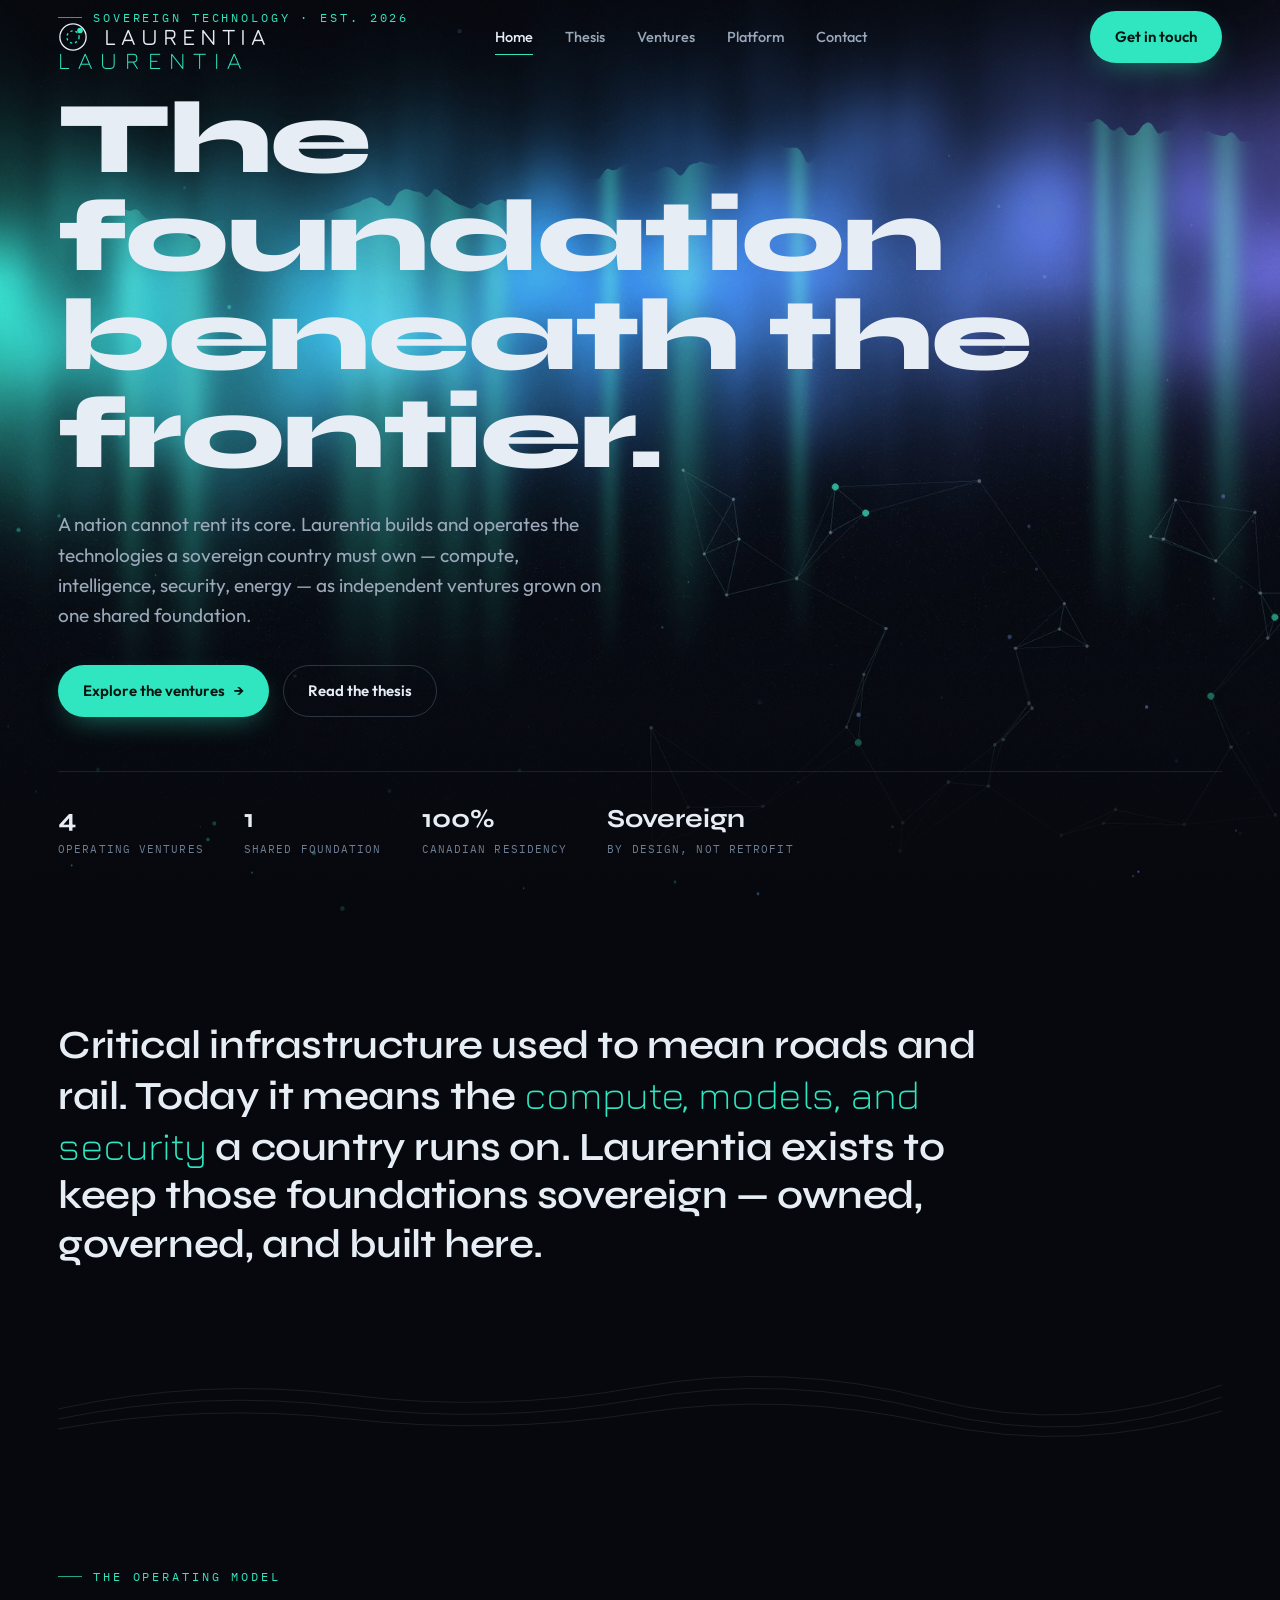
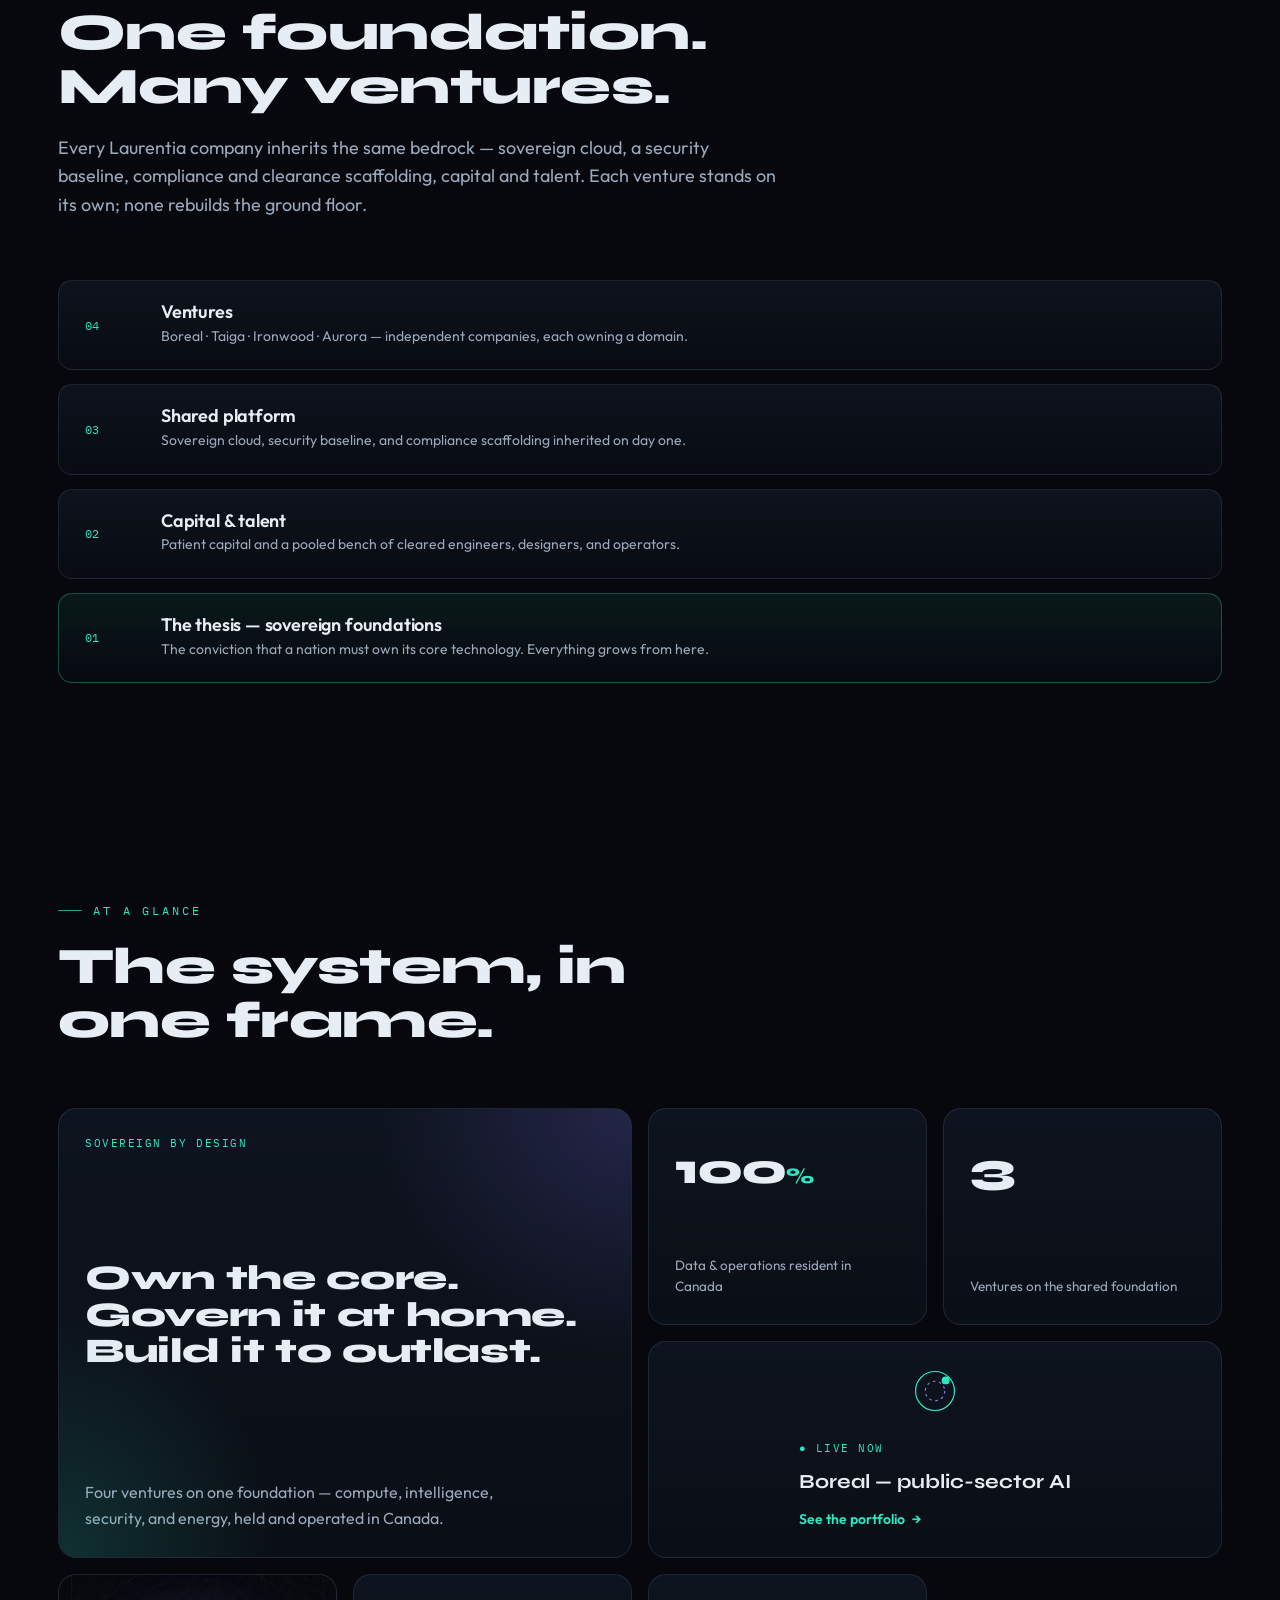
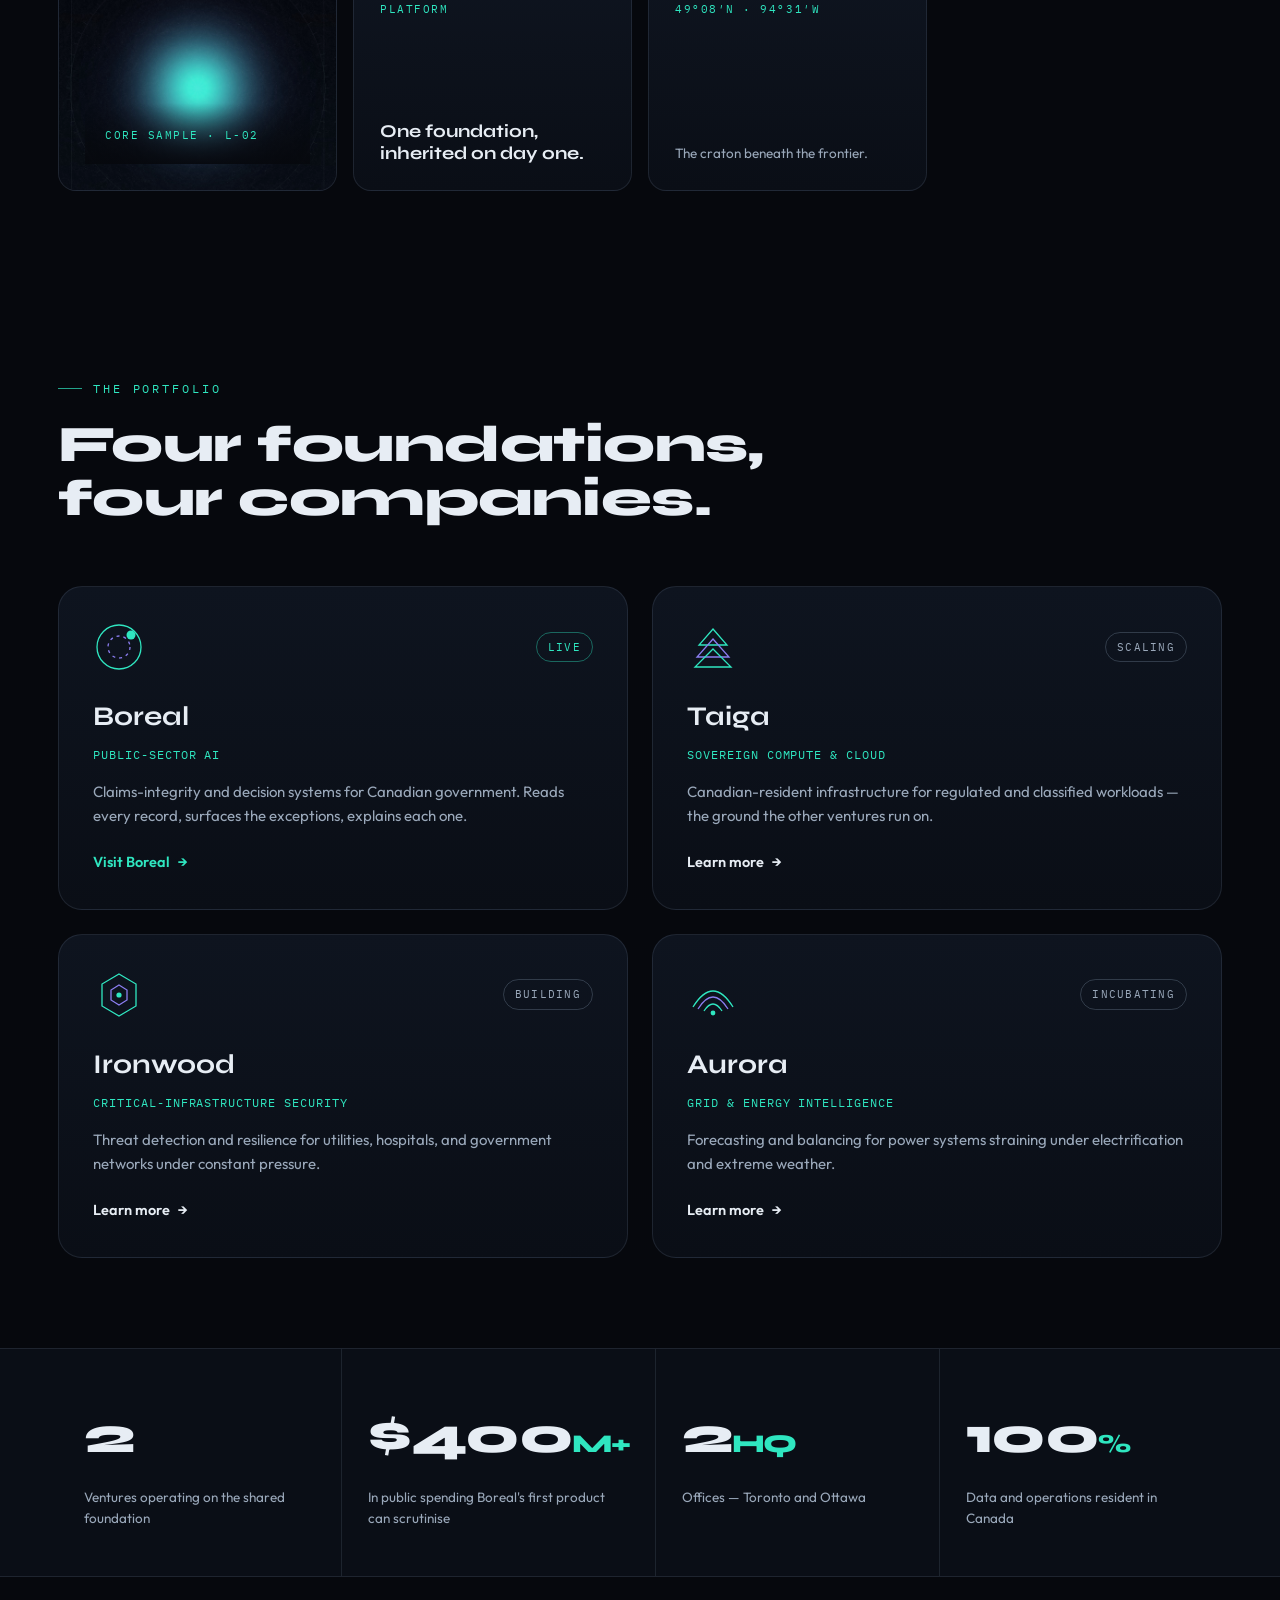
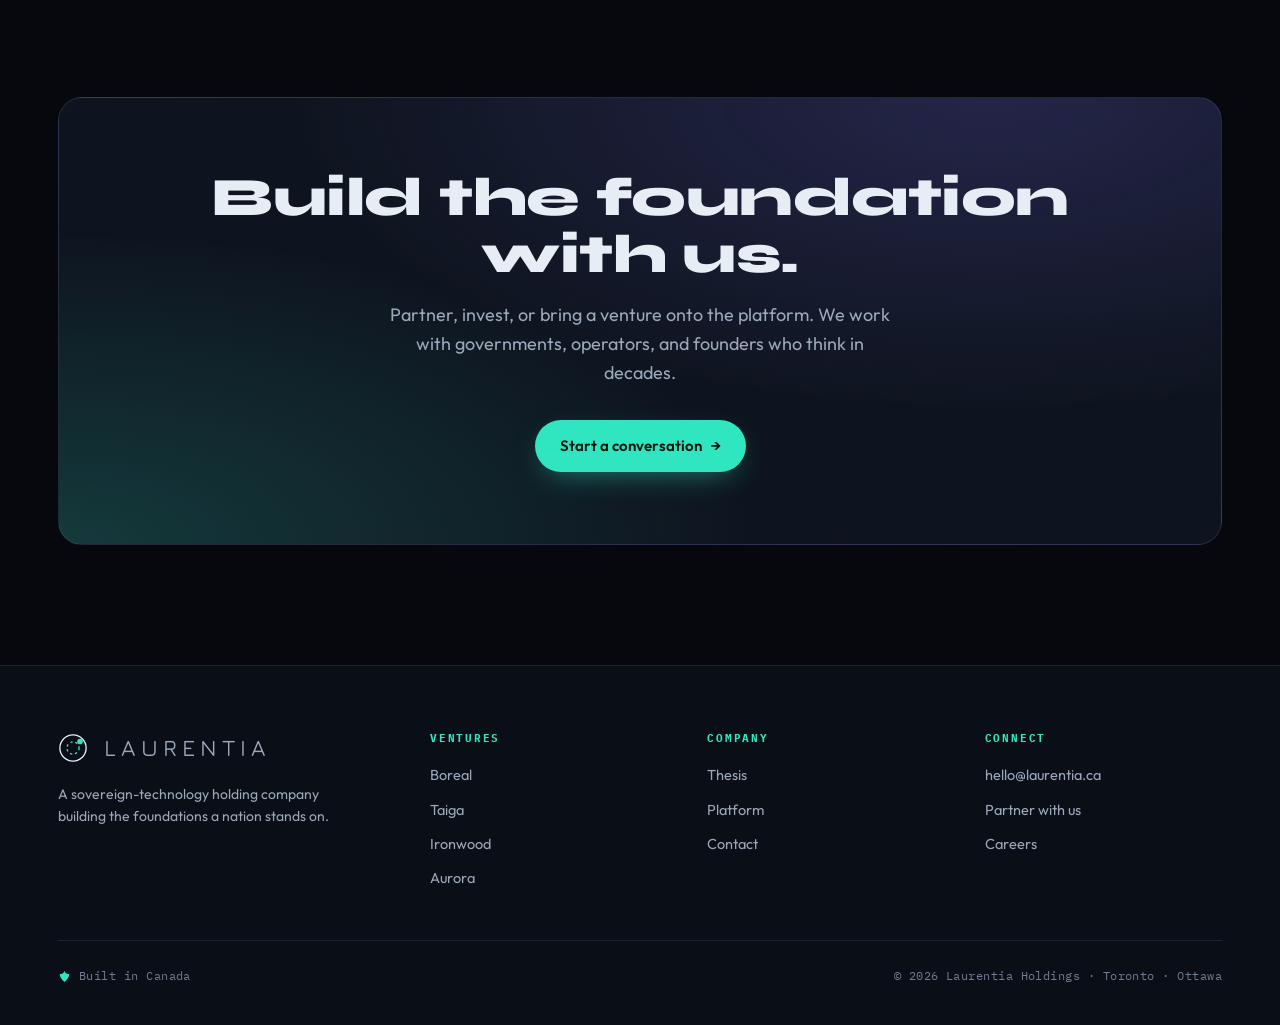
==== index.html @ 8e98f33c "Laurentia site — five pages, shared assets, generated brand artwork, bento showcase" ====
<!DOCTYPE html>
<html lang="en">
<head>
<meta charset="UTF-8"/>
<meta name="viewport" content="width=device-width, initial-scale=1.0"/>
<title>Laurentia — The foundation beneath the frontier</title>
<meta name="description" content="A sovereign-technology holding company building the compute, intelligence, security, and energy a nation must own."/>
<link rel="preconnect" href="https://fonts.googleapis.com"/>
<link rel="preconnect" href="https://fonts.gstatic.com" crossorigin/>
<link href="https://fonts.googleapis.com/css2?family=Syne:wght@600;700;800&family=Outfit:wght@300;400;500;600;700&family=IBM+Plex+Mono:wght@400;500&family=Jura:wght@300;400;500&display=swap" rel="stylesheet"/>
<link rel="stylesheet" href="assets/laurentia.css"/>
</head>
<body>
<a class="skip" href="#main">Skip to content</a>
<header class="nav" id="nav">
  <div class="wrap nav-inner">
    <a href="index.html" class="brand" aria-label="Laurentia home"><svg class="seal" viewBox="0 0 32 32" aria-hidden="true">
<circle cx="16" cy="16" r="14" fill="none" stroke="#E7EDF4" stroke-width="1.4"/>
<circle cx="16" cy="16" r="6.5" fill="none" stroke="#2FE6C0" stroke-width="1.4" stroke-dasharray="2.4 3"/>
<circle cx="23.5" cy="9" r="3" fill="#2FE6C0"/></svg><span class="wm">LAURENTIA</span></a>
    <nav class="nav-links" id="navlinks"><a href="index.html" aria-current="page">Home</a><a href="thesis.html">Thesis</a><a href="ventures.html">Ventures</a><a href="platform.html">Platform</a><a href="contact.html">Contact</a></nav>
    <div class="nav-right">
      <a href="contact.html" class="btn btn-teal">Get in touch</a>
      <button class="menu-btn" id="menuBtn" aria-label="Toggle menu" aria-expanded="false"><span></span><span></span><span></span></button>
    </div>
  </div>
</header>
<main id="main">
<section class="hero">
  <div class="hero-bg"><img src="assets/img/hero_bg.jpg" alt=""/></div>
  <canvas id="aura" aria-hidden="true"></canvas>
  <div class="wrap hero-inner reveal">
    <span class="hero-eyebrow eyebrow">Sovereign technology · est. 2026</span>
    <h1><span class="thin">Laurentia</span>The foundation beneath the frontier.</h1>
    <p class="lede">A nation cannot rent its core. Laurentia builds and operates the technologies a sovereign country must own — compute, intelligence, security, energy — as independent ventures grown on one shared foundation.</p>
    <div class="hero-actions">
      <a href="ventures.html" class="btn btn-teal">Explore the ventures <span class="arr">→</span></a>
      <a href="thesis.html" class="btn btn-ghost">Read the thesis</a>
    </div>
    <div class="hero-foot">
      <div><div class="k">4</div><div class="v">Operating ventures</div></div>
      <div><div class="k">1</div><div class="v">Shared foundation</div></div>
      <div><div class="k">100%</div><div class="v">Canadian residency</div></div>
      <div><div class="k">Sovereign</div><div class="v">By design, not retrofit</div></div>
    </div>
  </div>
</section>

<section class="block tight">
  <div class="wrap reveal">
    <p class="lead-quote">Critical infrastructure used to mean roads and rail. Today it means the <em>compute, models, and security</em> a country runs on. Laurentia exists to keep those foundations sovereign — owned, governed, and built here.</p>
  </div>
</section>

<div class="wrap reveal"><svg class="contour" viewBox="0 0 1200 80" preserveAspectRatio="none" aria-hidden="true">
<path d="M0 60 Q150 30 300 48 T600 40 T900 52 T1200 38"/>
<path d="M0 70 Q150 44 300 60 T600 54 T900 64 T1200 52"/>
<path d="M0 50 Q150 18 300 36 T600 28 T900 40 T1200 26"/></svg></div>

<section class="block" id="foundation">
  <div class="wrap">
    <div class="sec-head reveal">
      <span class="eyebrow">The operating model</span>
      <h2>One foundation. Many ventures.</h2>
      <p>Every Laurentia company inherits the same bedrock — sovereign cloud, a security baseline, compliance and clearance scaffolding, capital and talent. Each venture stands on its own; none rebuilds the ground floor.</p>
    </div>
    <div class="substrate reveal">
      <div class="layer"><span class="lx">04</span><div><h3>Ventures</h3><p>Boreal · Taiga · Ironwood · Aurora — independent companies, each owning a domain.</p></div></div>
      <div class="layer"><span class="lx">03</span><div><h3>Shared platform</h3><p>Sovereign cloud, security baseline, and compliance scaffolding inherited on day one.</p></div></div>
      <div class="layer"><span class="lx">02</span><div><h3>Capital &amp; talent</h3><p>Patient capital and a pooled bench of cleared engineers, designers, and operators.</p></div></div>
      <div class="layer bedrock"><span class="lx">01</span><div><h3>The thesis — sovereign foundations</h3><p>The conviction that a nation must own its core technology. Everything grows from here.</p></div></div>
    </div>
  </div>
</section>

<section class="block tight" id="glance">
  <div class="wrap">
    <div class="sec-head reveal"><span class="eyebrow">At a glance</span><h2>The system, in one frame.</h2></div>
    <div class="bento reveal">
      <div class="b b-big b-glow">
        <span class="btag">Sovereign by design</span>
        <h3>Own the core. Govern it at home. Build it to outlast.</h3>
        <p>Four ventures on one foundation — compute, intelligence, security, and energy, held and operated in Canada.</p>
      </div>
      <div class="b"><div class="bnum">100<span class="u">%</span></div><div class="blab">Data &amp; operations resident in Canada</div></div>
      <div class="b"><div class="bnum" data-count="4">0</div><div class="blab">Ventures on the shared foundation</div></div>
      <div class="b b-wide b-boreal">
        <svg class="emblem" viewBox="0 0 52 52" fill="none" aria-hidden="true"><circle cx="26" cy="26" r="22" stroke="#2FE6C0" stroke-width="1.3"/><circle cx="26" cy="26" r="11" stroke="#8B7DF0" stroke-width="1.3" stroke-dasharray="3 4"/><circle cx="38" cy="14" r="4.5" fill="#2FE6C0"/></svg>
        <div>
          <span class="btag">● Live now</span>
          <div style="font-family:'Syne',sans-serif;font-weight:700;font-size:20px;margin-top:6px">Boreal — public-sector AI</div>
          <a class="b-link" href="ventures.html">See the portfolio <span class="arr">→</span></a>
        </div>
      </div>
      <div class="b b-img"><img src="assets/img/core.jpg" alt="Radial survey plate of the Laurentia core sample."><div class="cap"><span class="btag">Core sample · L-02</span></div></div>
      <div class="b"><span class="btag">Platform</span><div style="font-family:'Syne',sans-serif;font-weight:700;font-size:18px;margin-top:12px;line-height:1.2">One foundation, inherited on day one.</div></div>
      <div class="b"><span class="btag">49°08′N · 94°31′W</span><div class="blab" style="margin-top:auto">The craton beneath the frontier.</div></div>
    </div>
  </div>
</section>

<section class="block tight" id="ventures">
  <div class="wrap">
    <div class="sec-head reveal"><span class="eyebrow">The portfolio</span><h2>Four foundations, four companies.</h2></div>
    <div class="ventures">
      <a class="vcard reveal" href="../boreal/index.html">
      <div class="vtop"><svg class="emblem" viewBox="0 0 52 52" fill="none" aria-hidden="true">
<circle cx="26" cy="26" r="22" stroke="#2FE6C0" stroke-width="1.3"/>
<circle cx="26" cy="26" r="11" stroke="#8B7DF0" stroke-width="1.3" stroke-dasharray="3 4"/>
<circle cx="38" cy="14" r="4.5" fill="#2FE6C0"/></svg><span class="status live">Live</span></div>
      <div class="vname">Boreal</div>
      <div class="vdomain">Public-sector AI</div>
      <p class="vdesc">Claims-integrity and decision systems for Canadian government. Reads every record, surfaces the exceptions, explains each one.</p>
      <span class="vlink teal">Visit Boreal <span class="arr">→</span></span>
    </a>
      <a class="vcard reveal" href="ventures.html">
      <div class="vtop"><svg class="emblem" viewBox="0 0 52 52" fill="none" aria-hidden="true">
<path d="M26 8 L40 24 H12 Z" stroke="#2FE6C0" stroke-width="1.3"/>
<path d="M26 18 L42 36 H10 Z" stroke="#8B7DF0" stroke-width="1.3"/>
<path d="M26 28 L44 46 H8 Z" stroke="#2FE6C0" stroke-width="1.3"/></svg><span class="status">Scaling</span></div>
      <div class="vname">Taiga</div>
      <div class="vdomain">Sovereign compute &amp; cloud</div>
      <p class="vdesc">Canadian-resident infrastructure for regulated and classified workloads — the ground the other ventures run on.</p>
      <span class="vlink">Learn more <span class="arr">→</span></span>
    </a>
      <a class="vcard reveal" href="ventures.html">
      <div class="vtop"><svg class="emblem" viewBox="0 0 52 52" fill="none" aria-hidden="true">
<path d="M26 5 L43 15 V37 L26 47 L9 37 V15 Z" stroke="#2FE6C0" stroke-width="1.3"/>
<path d="M26 16 L34 21 V31 L26 36 L18 31 V21 Z" stroke="#8B7DF0" stroke-width="1.3"/>
<circle cx="26" cy="26" r="2.6" fill="#2FE6C0"/></svg><span class="status">Building</span></div>
      <div class="vname">Ironwood</div>
      <div class="vdomain">Critical-infrastructure security</div>
      <p class="vdesc">Threat detection and resilience for utilities, hospitals, and government networks under constant pressure.</p>
      <span class="vlink">Learn more <span class="arr">→</span></span>
    </a>
      <a class="vcard reveal" href="ventures.html">
      <div class="vtop"><svg class="emblem" viewBox="0 0 52 52" fill="none" aria-hidden="true">
<path d="M6 38 Q26 6 46 38" stroke="#2FE6C0" stroke-width="1.3"/>
<path d="M11 40 Q26 16 41 40" stroke="#8B7DF0" stroke-width="1.3"/>
<path d="M17 42 Q26 28 35 42" stroke="#2FE6C0" stroke-width="1.3"/>
<circle cx="26" cy="44" r="2.4" fill="#2FE6C0"/></svg><span class="status">Incubating</span></div>
      <div class="vname">Aurora</div>
      <div class="vdomain">Grid &amp; energy intelligence</div>
      <p class="vdesc">Forecasting and balancing for power systems straining under electrification and extreme weather.</p>
      <span class="vlink">Learn more <span class="arr">→</span></span>
    </a>
    </div>
  </div>
</section>

<section class="statband">
  <div class="wrap"><div class="statgrid reveal">
    <div class="s"><div class="num" data-count="4">0</div><div class="lab">Ventures operating on the shared foundation</div></div>
    <div class="s"><div class="num">$400<span class="u">M+</span></div><div class="lab">In public spending Boreal's first product can scrutinise</div></div>
    <div class="s"><div class="num">2<span class="u">HQ</span></div><div class="lab">Offices — Toronto and Ottawa</div></div>
    <div class="s"><div class="num">100<span class="u">%</span></div><div class="lab">Data and operations resident in Canada</div></div>
  </div></div>
</section>

<section class="block">
  <div class="wrap"><div class="cta-big reveal">
    <h2>Build the foundation with us.</h2>
    <p>Partner, invest, or bring a venture onto the platform. We work with governments, operators, and founders who think in decades.</p>
    <a href="contact.html" class="btn btn-teal">Start a conversation <span class="arr">→</span></a>
  </div></div>
</section>
</main><footer class="site">
  <div class="wrap">
    <div class="foot-top">
      <div class="foot-brand">
        <a href="index.html" class="brand" aria-label="Laurentia home"><svg class="seal" viewBox="0 0 32 32" aria-hidden="true">
<circle cx="16" cy="16" r="14" fill="none" stroke="#E7EDF4" stroke-width="1.4"/>
<circle cx="16" cy="16" r="6.5" fill="none" stroke="#2FE6C0" stroke-width="1.4" stroke-dasharray="2.4 3"/>
<circle cx="23.5" cy="9" r="3" fill="#2FE6C0"/></svg><span class="wm">LAURENTIA</span></a>
        <p>A sovereign-technology holding company building the foundations a nation stands on.</p>
      </div>
      <div class="foot-col"><h4>Ventures</h4><a href="ventures.html">Boreal</a><a href="ventures.html">Taiga</a><a href="ventures.html">Ironwood</a><a href="ventures.html">Aurora</a></div>
      <div class="foot-col"><h4>Company</h4><a href="thesis.html">Thesis</a><a href="platform.html">Platform</a><a href="contact.html">Contact</a></div>
      <div class="foot-col"><h4>Connect</h4><a href="mailto:hello@laurentia.ca">hello@laurentia.ca</a><a href="contact.html">Partner with us</a><a href="contact.html">Careers</a></div>
    </div>
    <div class="foot-bot">
      <span class="made"><svg class="leaf" viewBox="0 0 24 24"><path d="M12 2c2 5 6 6 9 6-1 7-5 11-9 14-4-3-8-7-9-14 3 0 7-1 9-6z"/></svg> Built in Canada</span>
      <span>© 2026 Laurentia Holdings · Toronto · Ottawa</span>
    </div>
  </div>
</footer>
<script src="assets/app.js"></script>
</body></html>
---- assets/laurentia.css ----
/* ================= LAURENTIA — shared system ================= */
:root{
  --void:#06080D; --void2:#0A0E16; --panel:#0E141F; --panel2:#131B29;
  --line:rgba(150,172,196,.14); --line2:rgba(150,172,196,.26);
  --teal:#2FE6C0; --blue:#3A96FF; --violet:#8B7DF0; --copper:#C9924E;
  --text:#E7EDF4; --muted:#9AA8BA; --muted2:#6E7E92;
  --maxw:1220px; --r:16px; --r-lg:24px;
  --ease:cubic-bezier(.22,.61,.36,1);
}
*{box-sizing:border-box;margin:0;padding:0}
html{scroll-behavior:smooth}
body{
  font-family:"Outfit",system-ui,sans-serif;background:var(--void);color:var(--text);
  line-height:1.6;-webkit-font-smoothing:antialiased;overflow-x:hidden;
}
::selection{background:var(--teal);color:var(--void)}
img{max-width:100%;display:block}
a{color:inherit;text-decoration:none}
section{scroll-margin-top:90px}
.wrap{max-width:var(--maxw);margin:0 auto;padding:0 28px}

h1,h2,h3,.display{font-family:"Syne",sans-serif;font-weight:700;line-height:1.05;letter-spacing:-.01em}
.mono{font-family:"IBM Plex Mono",monospace}

/* ---- accessibility ---- */
.skip{position:absolute;left:14px;top:-60px;z-index:200;background:var(--teal);color:var(--void);
  padding:11px 18px;border-radius:0 0 10px 10px;font-weight:700;font-size:14px;transition:top .2s var(--ease)}
.skip:focus{top:0}
a:focus-visible,button:focus-visible,.btn:focus-visible,
input:focus-visible,select:focus-visible,textarea:focus-visible{
  outline:3px solid var(--teal);outline-offset:3px;border-radius:6px;
}

/* ---- eyebrow ---- */
.eyebrow{font-family:"IBM Plex Mono",monospace;font-size:12px;letter-spacing:.24em;
  text-transform:uppercase;color:var(--teal);display:inline-flex;align-items:center;gap:11px}
.eyebrow::before{content:"";width:24px;height:1px;background:var(--teal);opacity:.7}

/* ---- buttons ---- */
.btn{display:inline-flex;align-items:center;gap:9px;font-family:"Outfit",sans-serif;font-weight:600;
  font-size:15px;padding:13px 24px;border-radius:999px;cursor:pointer;border:1px solid transparent;
  transition:transform .25s var(--ease),background .25s var(--ease),box-shadow .25s var(--ease),border-color .25s;min-height:46px}
.btn-teal{background:var(--teal);color:#04140F;box-shadow:0 10px 30px -12px rgba(47,230,192,.6)}
.btn-teal:hover{transform:translateY(-2px);box-shadow:0 16px 40px -14px rgba(47,230,192,.75)}
.btn-ghost{border-color:var(--line2);color:var(--text)}
.btn-ghost:hover{border-color:var(--teal);transform:translateY(-2px);color:var(--teal)}
.btn .arr{transition:transform .25s var(--ease)}
.btn:hover .arr{transform:translateX(3px)}

/* ---- nav ---- */
header.nav{position:fixed;inset:0 0 auto 0;z-index:100;transition:background .35s var(--ease),border-color .35s,backdrop-filter .35s;border-bottom:1px solid transparent}
header.nav.scrolled{background:rgba(6,8,13,.78);backdrop-filter:blur(16px);border-bottom-color:var(--line)}
.nav-inner{display:flex;align-items:center;justify-content:space-between;height:74px}
.brand{display:flex;align-items:center;gap:12px}
.brand .seal{width:30px;height:30px;flex:none}
.brand .wm{font-family:"Jura",sans-serif;font-weight:500;font-size:23px;letter-spacing:.22em;padding-left:4px}
.nav-links{display:flex;align-items:center;gap:32px}
.nav-links a{font-size:14.5px;color:var(--muted);font-weight:500;padding:12px 0;transition:color .2s;position:relative}
.nav-links a:hover,.nav-links a[aria-current="page"]{color:var(--text)}
.nav-links a[aria-current="page"]::after{content:"";position:absolute;left:0;right:0;bottom:6px;height:1px;background:var(--teal)}
.nav-right{display:flex;align-items:center;gap:14px}
.menu-btn{display:none;background:none;border:0;cursor:pointer;width:44px;height:44px;position:relative}
.menu-btn span{position:absolute;left:10px;width:24px;height:2px;background:var(--text);transition:.3s var(--ease)}
.menu-btn span:nth-child(1){top:15px}.menu-btn span:nth-child(2){top:21px}.menu-btn span:nth-child(3){top:27px}
body.menu-open .menu-btn span:nth-child(1){top:21px;transform:rotate(45deg)}
body.menu-open .menu-btn span:nth-child(2){opacity:0}
body.menu-open .menu-btn span:nth-child(3){top:21px;transform:rotate(-45deg)}

/* ---- hero (home) ---- */
.hero{position:relative;min-height:100vh;display:flex;align-items:flex-end;overflow:hidden;padding-bottom:8vh}
.hero-bg{position:absolute;inset:0;background:var(--void)}
.hero-bg img{position:absolute;inset:0;width:100%;height:100%;object-fit:cover;opacity:.92}
.hero-bg::after{content:"";position:absolute;inset:0;background:
  linear-gradient(180deg,rgba(6,8,13,.5) 0%,rgba(6,8,13,0) 30%,rgba(6,8,13,.15) 60%,var(--void) 97%)}
canvas#aura{position:absolute;inset:0;width:100%;height:100%}
.hero-inner{position:relative;width:100%}
.hero-eyebrow{margin-bottom:22px}
.hero h1{font-size:clamp(44px,8vw,118px);font-weight:800;letter-spacing:-.02em;line-height:.96}
.hero h1 .thin{font-family:"Jura",sans-serif;font-weight:300;letter-spacing:.04em;display:block;font-size:clamp(15px,2vw,24px);
  color:var(--teal);text-transform:uppercase;margin-bottom:18px;letter-spacing:.34em}
.hero p.lede{margin-top:26px;max-width:560px;font-size:clamp(16px,1.5vw,19px);color:var(--muted)}
.hero-actions{margin-top:34px;display:flex;gap:14px;flex-wrap:wrap}
.hero-foot{margin-top:54px;display:flex;gap:40px;flex-wrap:wrap;border-top:1px solid var(--line);padding-top:26px}
.hero-foot .k{font-family:"Syne",sans-serif;font-size:26px;font-weight:700}
.hero-foot .v{font-family:"IBM Plex Mono",monospace;font-size:11px;letter-spacing:.1em;text-transform:uppercase;color:var(--muted2);margin-top:2px}

/* ---- generic sections ---- */
.block{padding:120px 0;position:relative}
.block.tight{padding:90px 0}
.sec-head{max-width:720px;margin-bottom:60px}
.sec-head h2{font-size:clamp(30px,4vw,52px);margin-top:20px;font-weight:800}
.sec-head p{color:var(--muted);font-size:18px;margin-top:20px}
.lead-quote{font-family:"Syne",sans-serif;font-weight:600;font-size:clamp(24px,3.4vw,40px);line-height:1.22;letter-spacing:-.01em;max-width:980px}
.lead-quote em{font-family:"Jura",sans-serif;font-style:normal;font-weight:300;color:var(--teal)}

/* contour divider */
.contour{display:block;width:100%;height:80px;opacity:.5}
.contour path{fill:none;stroke:var(--line2);stroke-width:1}

/* ---- foundation diagram (substrate) ---- */
.substrate{display:grid;grid-template-columns:1fr;gap:14px;margin-top:10px}
.layer{border:1px solid var(--line);border-radius:14px;padding:22px 26px;background:linear-gradient(180deg,rgba(19,27,41,.6),rgba(14,20,31,.3));
  display:flex;align-items:center;gap:22px;transition:transform .3s var(--ease),border-color .3s}
.layer:hover{transform:translateX(6px);border-color:var(--line2)}
.layer .lx{font-family:"IBM Plex Mono",monospace;font-size:12px;color:var(--teal);width:54px;flex:none}
.layer h3{font-family:"Outfit";font-weight:600;font-size:18px}
.layer p{color:var(--muted);font-size:14px;margin-top:3px}
.layer.bedrock{background:linear-gradient(180deg,rgba(47,230,192,.08),rgba(14,20,31,.2));border-color:rgba(47,230,192,.3)}

/* ---- venture cards ---- */
.ventures{display:grid;grid-template-columns:1fr 1fr;gap:24px}
.vcard{position:relative;border:1px solid var(--line);border-radius:var(--r-lg);padding:34px;overflow:hidden;
  background:linear-gradient(180deg,var(--panel),var(--void2));transition:transform .35s var(--ease),border-color .35s}
.vcard::before{content:"";position:absolute;inset:0;border-radius:inherit;padding:1px;opacity:0;transition:opacity .35s;
  background:linear-gradient(135deg,var(--teal),var(--violet));-webkit-mask:linear-gradient(#000 0 0) content-box,linear-gradient(#000 0 0);
  -webkit-mask-composite:xor;mask-composite:exclude;pointer-events:none}
.vcard:hover{transform:translateY(-6px)}
.vcard:hover::before{opacity:.7}
.vcard .vtop{display:flex;align-items:center;justify-content:space-between;margin-bottom:22px}
.vcard .emblem{width:52px;height:52px}
.vcard .status{font-family:"IBM Plex Mono",monospace;font-size:10.5px;letter-spacing:.12em;text-transform:uppercase;
  padding:6px 11px;border-radius:999px;border:1px solid var(--line2);color:var(--muted)}
.vcard .status.live{color:var(--teal);border-color:rgba(47,230,192,.4)}
.vcard .vname{font-family:"Syne";font-weight:700;font-size:27px}
.vcard .vdomain{font-family:"IBM Plex Mono",monospace;font-size:12px;color:var(--teal);letter-spacing:.08em;text-transform:uppercase;margin-top:7px}
.vcard p.vdesc{color:var(--muted);font-size:15px;margin-top:16px}
.vcard .vlink{display:inline-flex;align-items:center;gap:8px;margin-top:22px;font-weight:600;font-size:14.5px;color:var(--text)}
.vcard .vlink .arr{transition:transform .25s var(--ease)}
.vcard:hover .vlink .arr{transform:translateX(4px)}
.vcard .vlink.teal{color:var(--teal)}

/* ---- stat band ---- */
.statband{border-top:1px solid var(--line);border-bottom:1px solid var(--line);background:var(--void2)}
.statgrid{display:grid;grid-template-columns:repeat(4,1fr)}
.statgrid .s{padding:46px 26px;border-left:1px solid var(--line)}
.statgrid .s:first-child{border-left:0}
.statgrid .num{font-family:"Syne";font-weight:800;font-size:clamp(34px,4vw,52px);letter-spacing:-.03em}
.statgrid .num .u{color:var(--teal);font-size:.5em}
.statgrid .lab{color:var(--muted);font-size:13.5px;margin-top:10px}

/* ---- principles / feature list ---- */
.cols3{display:grid;grid-template-columns:repeat(3,1fr);gap:24px}
.cols2{display:grid;grid-template-columns:1fr 1fr;gap:48px;align-items:center}
.pcard{border:1px solid var(--line);border-radius:var(--r);padding:30px;background:var(--panel);transition:transform .3s var(--ease),border-color .3s}
.pcard:hover{transform:translateY(-5px);border-color:var(--line2)}
.pcard .pi{width:42px;height:42px;border-radius:11px;display:grid;place-items:center;background:rgba(47,230,192,.1);margin-bottom:18px}
.pcard .pi svg{width:20px;height:20px;stroke:var(--teal);fill:none;stroke-width:1.6}
.pcard h3{font-family:"Outfit";font-weight:600;font-size:18px}
.pcard p{color:var(--muted);font-size:14.5px;margin-top:9px}
.pnum{font-family:"IBM Plex Mono",monospace;color:var(--teal);font-size:12px}

/* ---- timeline ---- */
.timeline{border-left:1px solid var(--line);margin-left:6px;padding-left:34px;display:flex;flex-direction:column;gap:38px}
.tl{position:relative}
.tl::before{content:"";position:absolute;left:-40px;top:6px;width:9px;height:9px;border-radius:50%;background:var(--teal);box-shadow:0 0 0 4px rgba(47,230,192,.14)}
.tl .yr{font-family:"IBM Plex Mono",monospace;color:var(--teal);font-size:13px;letter-spacing:.08em}
.tl h3{font-family:"Outfit";font-weight:600;font-size:19px;margin-top:6px}
.tl p{color:var(--muted);font-size:15px;margin-top:6px;max-width:560px}

/* ---- split feature (platform) ---- */
.feat{display:grid;grid-template-columns:auto 1fr;gap:18px;padding:24px 0;border-bottom:1px solid var(--line)}
.feat:last-child{border-bottom:0}
.feat .fn{font-family:"IBM Plex Mono",monospace;color:var(--teal);font-size:13px}
.feat h3{font-family:"Outfit";font-weight:600;font-size:19px}
.feat p{color:var(--muted);font-size:15px;margin-top:7px}
.plate-img{border:1px solid var(--line);border-radius:var(--r-lg);overflow:hidden;background:var(--void2)}

/* ---- big CTA ---- */
.cta-big{position:relative;border-radius:var(--r-lg);overflow:hidden;border:1px solid var(--line);
  background:radial-gradient(120% 140% at 80% 0%,rgba(124,107,240,.2),transparent 50%),
             radial-gradient(120% 140% at 0% 100%,rgba(47,230,192,.18),transparent 50%),var(--panel);
  padding:72px 56px;text-align:center}
.cta-big h2{font-size:clamp(30px,4.5vw,54px);font-weight:800}
.cta-big p{color:var(--muted);font-size:18px;margin:18px auto 0;max-width:520px}
.cta-big .btn{margin-top:32px}

/* ---- contact ---- */
.contact-grid{display:grid;grid-template-columns:.9fr 1.1fr;gap:60px;align-items:start}
.engage{display:flex;flex-direction:column;gap:14px;margin-top:30px}
.erow{border:1px solid var(--line);border-radius:14px;padding:18px 20px;transition:border-color .3s,transform .3s var(--ease)}
.erow:hover{border-color:var(--line2);transform:translateX(5px)}
.erow .et{font-family:"Outfit";font-weight:600}
.erow .ed{color:var(--muted);font-size:14px;margin-top:3px}
.office{margin-top:28px;font-family:"IBM Plex Mono",monospace;font-size:13px;color:var(--muted)}
.office .o-l{color:var(--teal);letter-spacing:.1em;text-transform:uppercase;font-size:11px;display:block;margin-bottom:5px}
form.lf{border:1px solid var(--line);border-radius:var(--r-lg);padding:34px;background:var(--panel)}
.field{margin-bottom:20px}
.field label{display:block;font-size:13px;font-weight:600;margin-bottom:8px}
.field label .req{color:var(--teal)}
.field input,.field select,.field textarea{width:100%;padding:13px 15px;border:1px solid var(--line2);border-radius:10px;
  font-family:"Outfit",sans-serif;font-size:15px;color:var(--text);background:var(--void2);transition:border-color .2s,box-shadow .2s}
.field input::placeholder,.field textarea::placeholder{color:var(--muted2)}
.field input:focus,.field select:focus,.field textarea:focus{outline:none;border-color:var(--teal);box-shadow:0 0 0 3px rgba(47,230,192,.16)}
.field input:focus-visible,.field select:focus-visible,.field textarea:focus-visible{outline:3px solid var(--teal);outline-offset:2px}
.field textarea{resize:vertical;min-height:120px}
.field.two{display:grid;grid-template-columns:1fr 1fr;gap:16px}
.field.two>div{display:flex;flex-direction:column}
.err{color:#FF8A6B;font-size:12.5px;margin-top:6px;display:none}
.field.invalid input,.field.invalid select{border-color:#FF8A6B}
.field.invalid .err{display:block}
.lf button[type=submit]{width:100%;justify-content:center;margin-top:4px}
.form-done{display:none;text-align:center;padding:34px 10px}
.form-done.show{display:block}
.form-done .ok{width:56px;height:56px;border-radius:50%;background:rgba(47,230,192,.12);display:grid;place-items:center;margin:0 auto 18px}
.form-done .ok svg{width:26px;height:26px;stroke:var(--teal);fill:none;stroke-width:2}
.form-done h3{font-size:23px}.form-done p{color:var(--muted);margin-top:10px}

/* ---- page hero (inner pages) ---- */
.phero{padding:148px 0 70px;position:relative;border-bottom:1px solid var(--line);overflow:hidden}
.phero::before{content:"";position:absolute;inset:0;background:
  radial-gradient(80% 120% at 100% 0%,rgba(124,107,240,.16),transparent 55%),
  radial-gradient(70% 120% at 0% 0%,rgba(47,230,192,.12),transparent 55%)}
.phero .wrap{position:relative}
.phero h1{font-size:clamp(38px,6vw,82px);font-weight:800;margin-top:20px;letter-spacing:-.02em}
.phero p{color:var(--muted);font-size:19px;margin-top:22px;max-width:620px}

/* ---- footer ---- */
footer.site{background:var(--void2);border-top:1px solid var(--line);padding:64px 0 40px;color:var(--muted)}
.foot-top{display:grid;grid-template-columns:1.4fr 1fr 1fr 1fr;gap:40px;padding-bottom:40px;border-bottom:1px solid var(--line)}
.foot-brand .brand{margin-bottom:16px}
.foot-brand p{font-size:14px;max-width:280px}
.foot-col h4{font-family:"IBM Plex Mono",monospace;font-size:11px;letter-spacing:.16em;text-transform:uppercase;color:var(--teal);margin-bottom:16px}
.foot-col a{display:block;font-size:14.5px;margin-bottom:11px;color:var(--muted);transition:color .2s}
.foot-col a:hover{color:var(--text)}
.foot-bot{display:flex;justify-content:space-between;gap:16px;flex-wrap:wrap;padding-top:26px;
  font-family:"IBM Plex Mono",monospace;font-size:11.5px;letter-spacing:.04em;color:var(--muted2)}
.made{display:inline-flex;align-items:center;gap:8px}
.made .leaf{width:13px;height:13px;fill:var(--teal)}

/* ---- reveal ---- */
.reveal{opacity:0;transform:translateY(28px);transition:opacity .85s var(--ease),transform .85s var(--ease)}
.reveal.in{opacity:1;transform:none}

/* ---- responsive ---- */
@media(max-width:980px){
  .ventures,.cols2{grid-template-columns:1fr}
  .cols3{grid-template-columns:1fr}
  .statgrid{grid-template-columns:1fr 1fr}
  .statgrid .s:nth-child(3){border-left:0}
  .contact-grid{grid-template-columns:1fr;gap:40px}
  .foot-top{grid-template-columns:1fr 1fr}
}
@media(max-width:640px){
  .wrap{padding:0 20px}
  .nav-links{position:fixed;inset:74px 0 auto 0;background:rgba(6,8,13,.98);backdrop-filter:blur(16px);
    flex-direction:column;align-items:flex-start;gap:0;padding:12px 24px 24px;transform:translateY(-130%);
    transition:transform .4s var(--ease);border-bottom:1px solid var(--line)}
  body.menu-open .nav-links{transform:translateY(0)}
  .nav-links a{width:100%;padding:14px 0;border-bottom:1px solid var(--line);font-size:16px}
  .menu-btn{display:block}
  .nav-right .btn:not(.menu-btn){display:none}
  .statgrid{grid-template-columns:1fr}
  .statgrid .s{border-left:0;border-top:1px solid var(--line)}
  .statgrid .s:first-child{border-top:0}
  .field.two{grid-template-columns:1fr}
  .foot-top{grid-template-columns:1fr}
  .cta-big{padding:48px 26px}
  .block{padding:84px 0}
}
@media(prefers-reduced-motion:reduce){
  *{animation:none!important;scroll-behavior:auto!important;transition:none!important}
  .reveal{opacity:1;transform:none}
}

/* ---- bento showcase (ui-ux-pro-max: dense "at a glance") ---- */
.bento{display:grid;grid-template-columns:repeat(4,1fr);grid-auto-rows:minmax(160px,1fr);gap:16px}
.bento .b{position:relative;border:1px solid var(--line);border-radius:18px;padding:26px;overflow:hidden;
  background:linear-gradient(180deg,var(--panel),var(--void2));transition:transform .35s var(--ease),border-color .35s;
  display:flex;flex-direction:column;justify-content:space-between}
.bento .b:hover{transform:translateY(-4px);border-color:var(--line2)}
.b-big{grid-column:span 2;grid-row:span 2}
.b-wide{grid-column:span 2}
.b .btag{font-family:"IBM Plex Mono",monospace;font-size:11px;letter-spacing:.14em;text-transform:uppercase;color:var(--teal)}
.b-big h3{font-family:"Syne";font-weight:800;font-size:clamp(24px,2.7vw,38px);line-height:1.06;margin-top:14px}
.b-big p{color:var(--muted);margin-top:16px;max-width:430px}
.b .bnum{font-family:"Syne";font-weight:800;font-size:clamp(30px,3.4vw,46px);letter-spacing:-.03em}
.b .bnum .u{color:var(--teal);font-size:.5em}
.b .blab{color:var(--muted);font-size:13.5px;margin-top:8px}
.b-img{padding:0}
.b-img img{position:absolute;inset:0;width:100%;height:100%;object-fit:cover;opacity:.92}
.b-img .cap{position:relative;margin-top:auto;padding:18px 20px;width:100%;background:linear-gradient(0deg,rgba(6,8,13,.9),transparent)}
.b-glow::before{content:"";position:absolute;inset:0;pointer-events:none;
  background:radial-gradient(80% 100% at 100% 0,rgba(124,107,240,.20),transparent 55%),
            radial-gradient(70% 100% at 0 100%,rgba(47,230,192,.16),transparent 55%)}
.b-boreal{flex-direction:row;align-items:center;gap:20px}
.b-boreal .emblem{width:46px;height:46px;flex:none}
.b-link{color:var(--teal);font-weight:600;font-size:14px;display:inline-flex;gap:7px;align-items:center;margin-top:10px}
.b-link .arr{transition:transform .25s var(--ease)}
.b-boreal:hover .b-link .arr{transform:translateX(4px)}
@media(max-width:980px){.bento{grid-template-columns:repeat(2,1fr)}.b-big{grid-column:span 2;grid-row:auto}.b-wide{grid-column:span 2}}
@media(max-width:640px){.bento{grid-template-columns:1fr}.b-big,.b-wide{grid-column:span 1}}
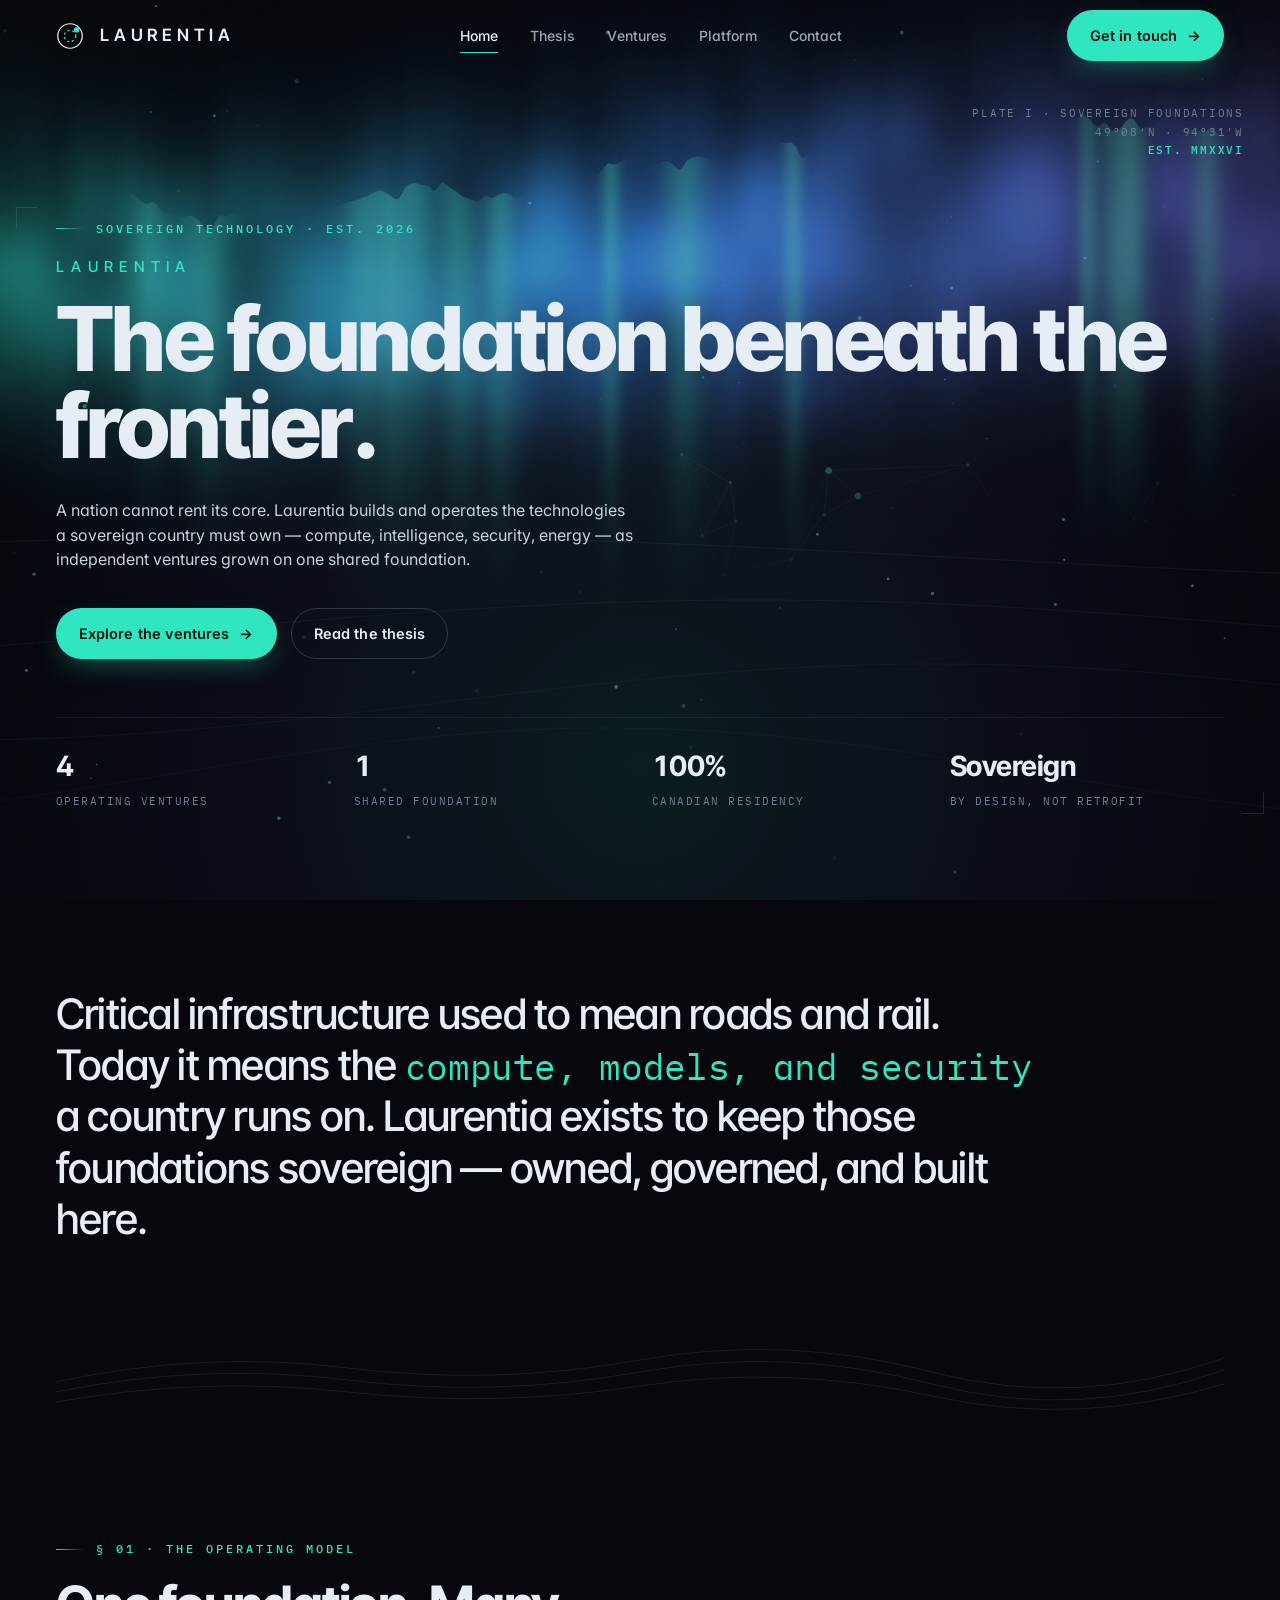
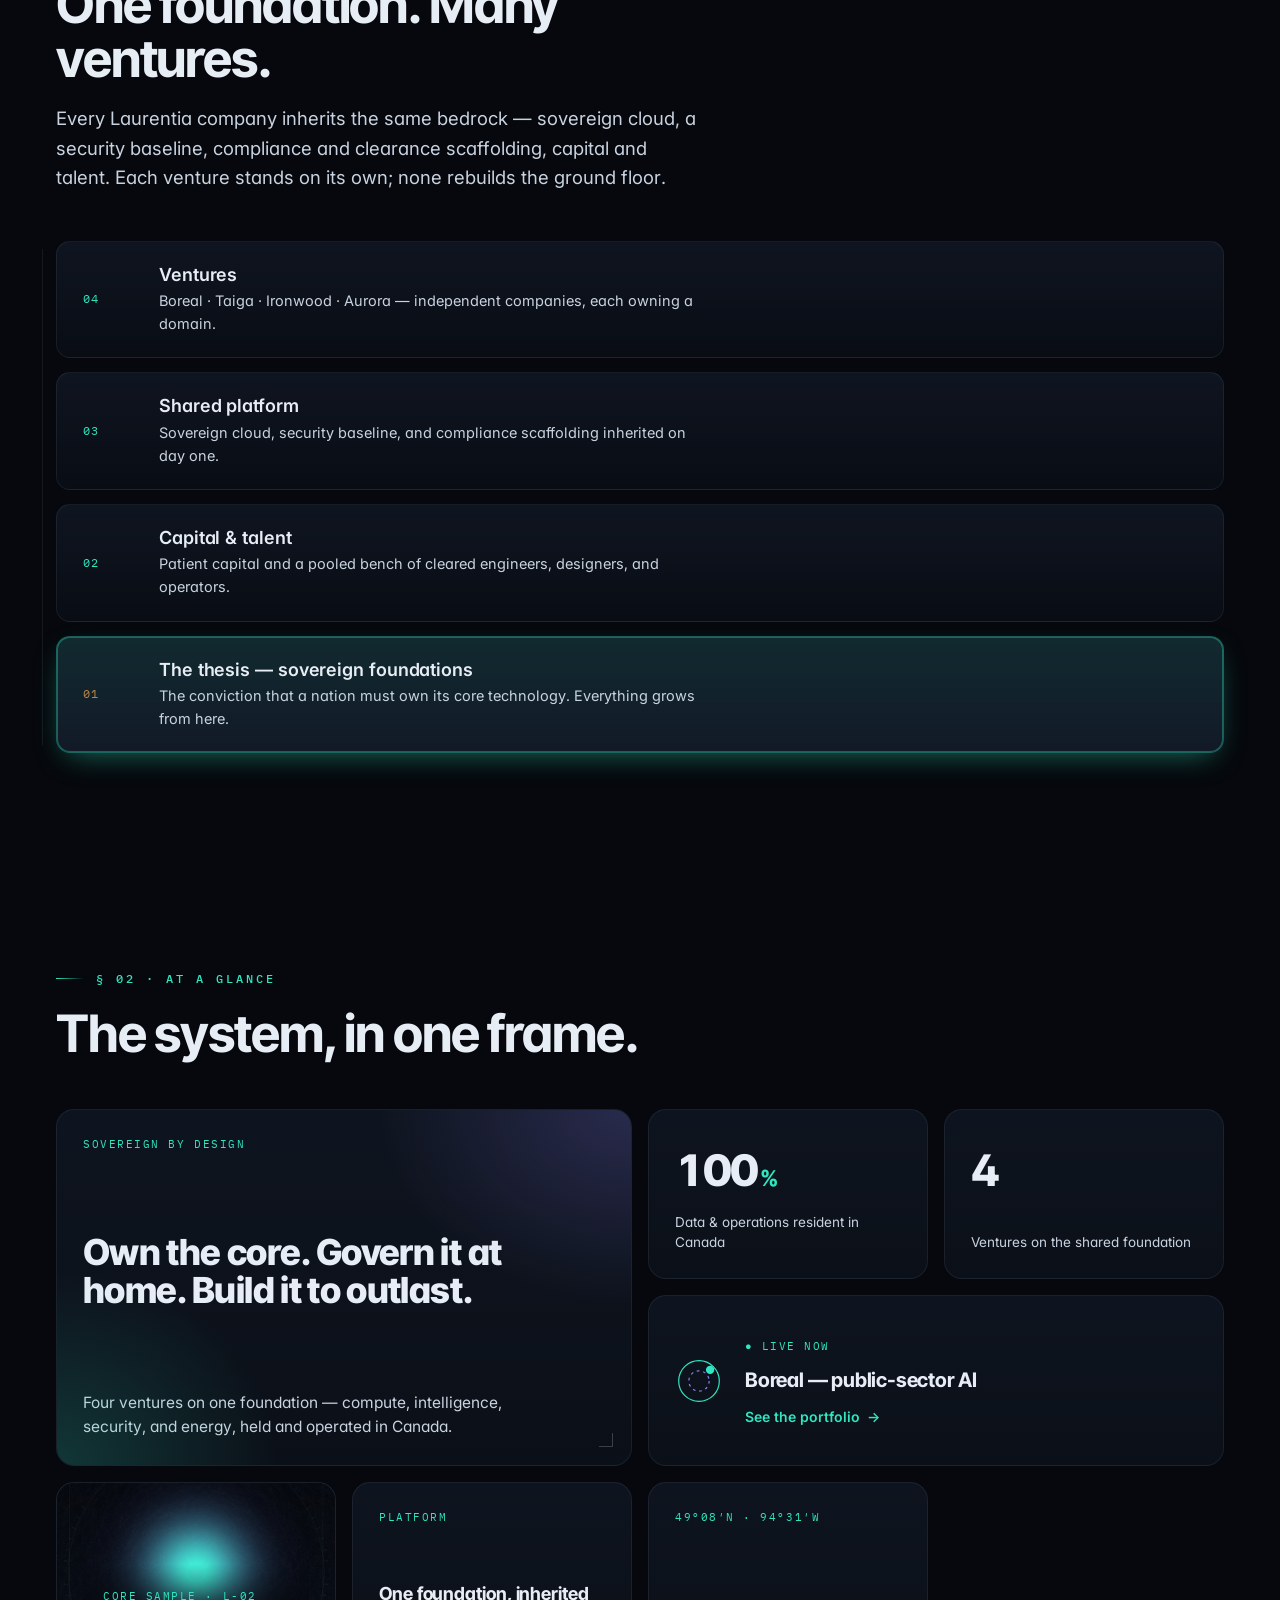
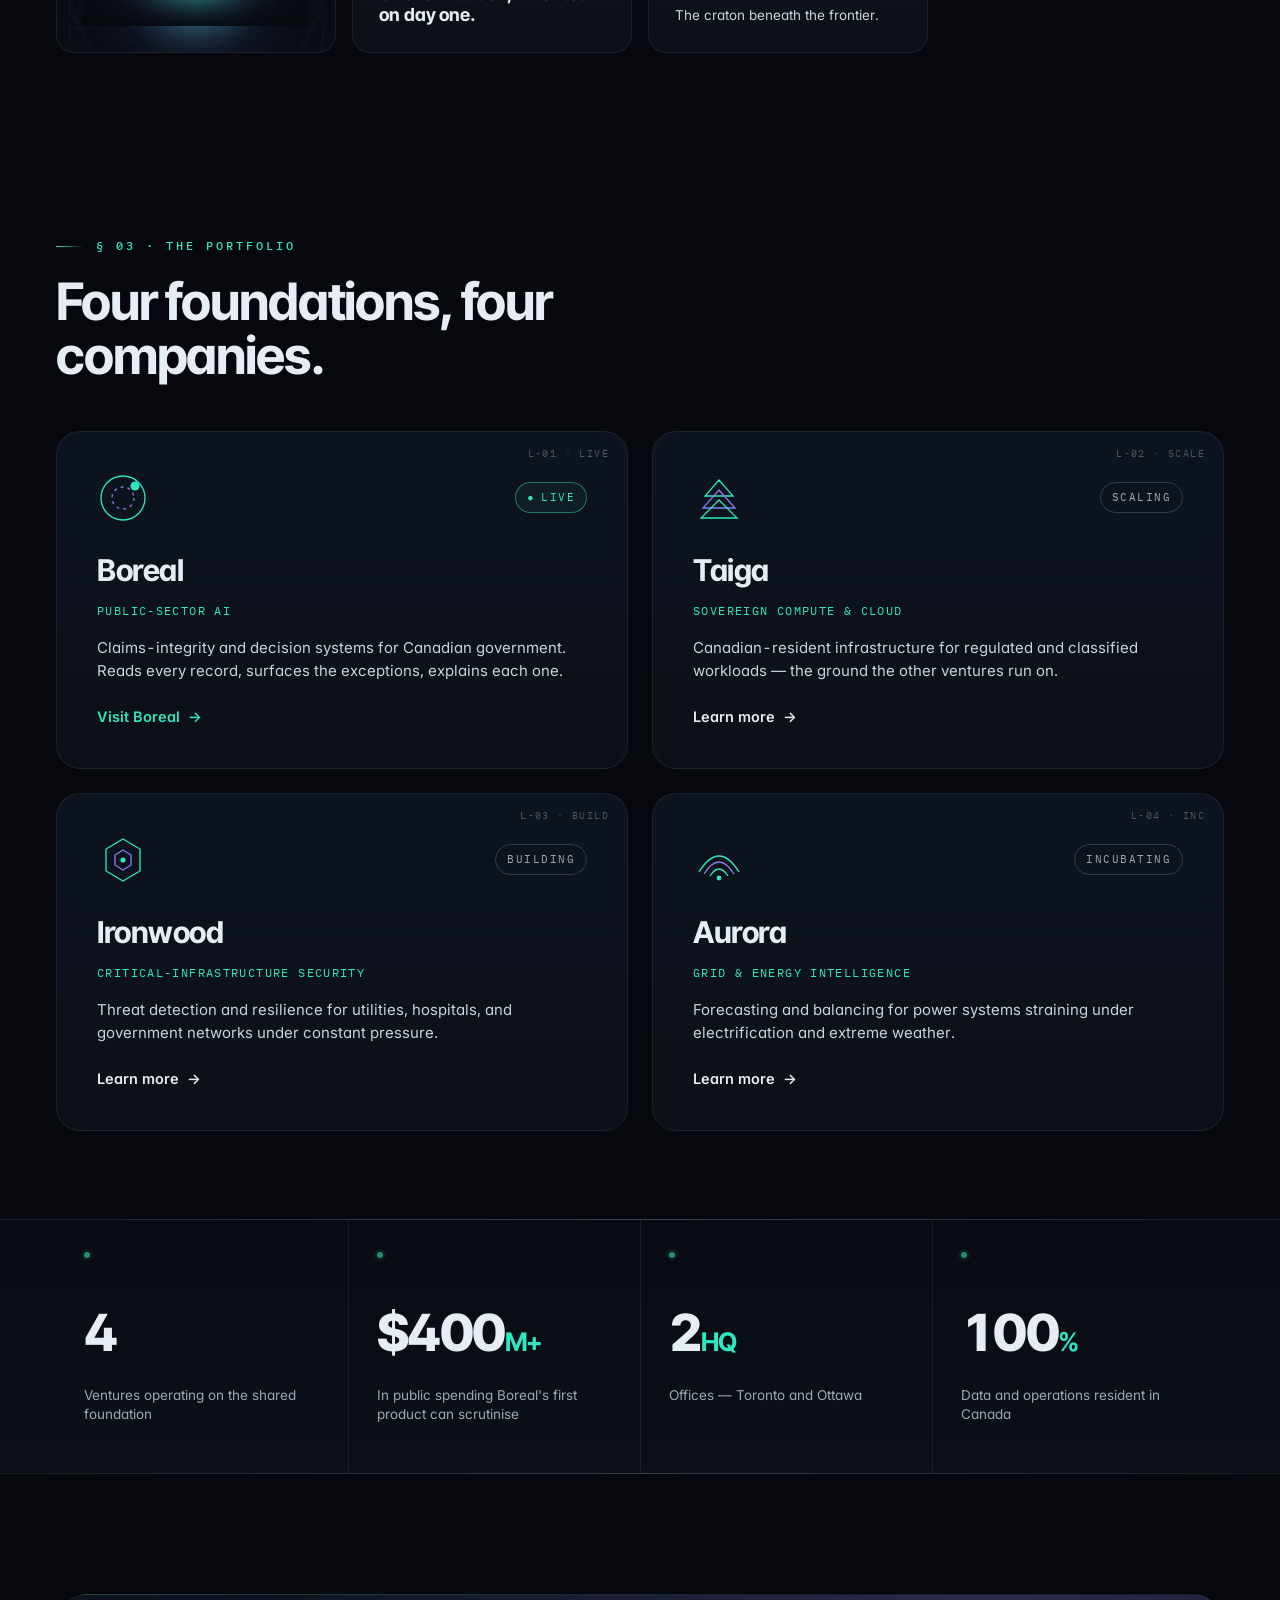
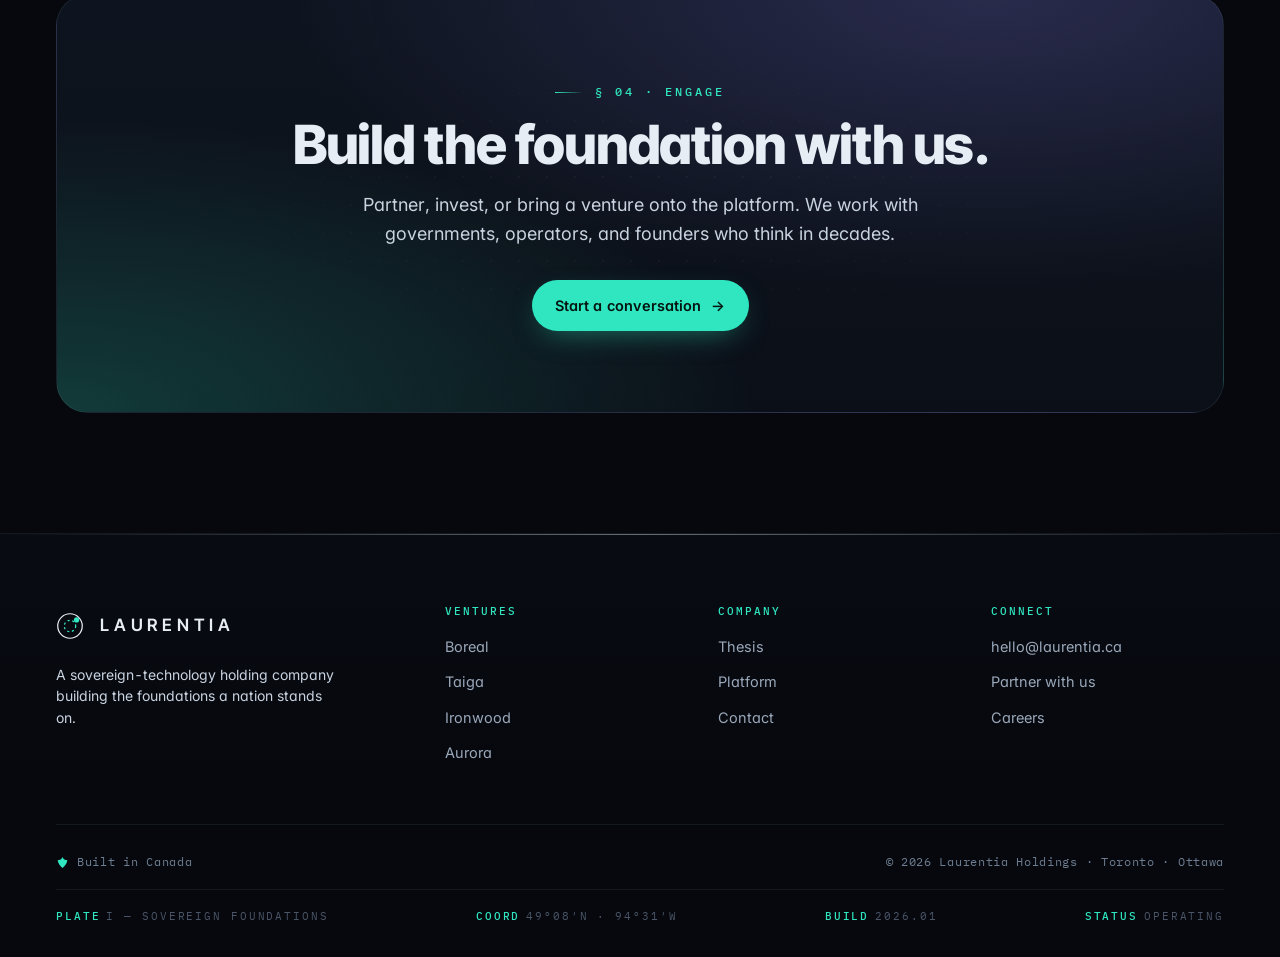
==== commit bce8edcb: "Elevate site to museum-grade: Deep-Time Sovereign design system - Full semantic token layer (surface" ====
--- a/index.html
+++ b/index.html
@@ -3,38 +3,59 @@
 <head>
 <meta charset="UTF-8"/>
 <meta name="viewport" content="width=device-width, initial-scale=1.0"/>
+<meta name="theme-color" content="#06080D"/>
 <title>Laurentia — The foundation beneath the frontier</title>
 <meta name="description" content="A sovereign-technology holding company building the compute, intelligence, security, and energy a nation must own."/>
 <link rel="preconnect" href="https://fonts.googleapis.com"/>
 <link rel="preconnect" href="https://fonts.gstatic.com" crossorigin/>
-<link href="https://fonts.googleapis.com/css2?family=Syne:wght@600;700;800&family=Outfit:wght@300;400;500;600;700&family=IBM+Plex+Mono:wght@400;500&family=Jura:wght@300;400;500&display=swap" rel="stylesheet"/>
+<link href="https://fonts.googleapis.com/css2?family=Inter:wght@400;500;600;700&family=Inter+Tight:wght@500;600;700;800;900&family=IBM+Plex+Mono:wght@400;500&display=swap" rel="stylesheet"/>
 <link rel="stylesheet" href="assets/laurentia.css"/>
 </head>
 <body>
 <a class="skip" href="#main">Skip to content</a>
+
 <header class="nav" id="nav">
   <div class="wrap nav-inner">
-    <a href="index.html" class="brand" aria-label="Laurentia home"><svg class="seal" viewBox="0 0 32 32" aria-hidden="true">
-<circle cx="16" cy="16" r="14" fill="none" stroke="#E7EDF4" stroke-width="1.4"/>
-<circle cx="16" cy="16" r="6.5" fill="none" stroke="#2FE6C0" stroke-width="1.4" stroke-dasharray="2.4 3"/>
-<circle cx="23.5" cy="9" r="3" fill="#2FE6C0"/></svg><span class="wm">LAURENTIA</span></a>
-    <nav class="nav-links" id="navlinks"><a href="index.html" aria-current="page">Home</a><a href="thesis.html">Thesis</a><a href="ventures.html">Ventures</a><a href="platform.html">Platform</a><a href="contact.html">Contact</a></nav>
+    <a href="index.html" class="brand" aria-label="Laurentia home">
+      <svg class="seal" viewBox="0 0 32 32" aria-hidden="true">
+        <circle cx="16" cy="16" r="14" fill="none" stroke="#E7EDF4" stroke-width="1.4"/>
+        <circle cx="16" cy="16" r="6.5" fill="none" stroke="#2FE6C0" stroke-width="1.4" stroke-dasharray="2.4 3"/>
+        <circle cx="23.5" cy="9" r="3" fill="#2FE6C0"/>
+      </svg>
+      <span class="wm">LAURENTIA</span>
+    </a>
+    <nav class="nav-links" id="navlinks" aria-label="Primary">
+      <a href="index.html" aria-current="page">Home</a>
+      <a href="thesis.html">Thesis</a>
+      <a href="ventures.html">Ventures</a>
+      <a href="platform.html">Platform</a>
+      <a href="contact.html">Contact</a>
+    </nav>
     <div class="nav-right">
-      <a href="contact.html" class="btn btn-teal">Get in touch</a>
-      <button class="menu-btn" id="menuBtn" aria-label="Toggle menu" aria-expanded="false"><span></span><span></span><span></span></button>
+      <a href="contact.html" class="btn btn-teal">Get in touch <span class="arr" aria-hidden="true">→</span></a>
+      <button class="menu-btn" id="menuBtn" aria-label="Toggle menu" aria-expanded="false" aria-controls="navlinks">
+        <span></span><span></span><span></span>
+      </button>
     </div>
   </div>
 </header>
+
 <main id="main">
-<section class="hero">
-  <div class="hero-bg"><img src="assets/img/hero_bg.jpg" alt=""/></div>
+
+<section class="hero" aria-labelledby="hero-h">
+  <div class="hero-bg"><img src="assets/img/hero_bg.jpg" alt="" loading="eager" decoding="async"/></div>
   <canvas id="aura" aria-hidden="true"></canvas>
+  <div class="hero-meta" aria-hidden="true">
+    Plate I · Sovereign Foundations<br/>
+    49°08′N · 94°31′W<br/>
+    <b>EST. MMXXVI</b>
+  </div>
   <div class="wrap hero-inner reveal">
     <span class="hero-eyebrow eyebrow">Sovereign technology · est. 2026</span>
-    <h1><span class="thin">Laurentia</span>The foundation beneath the frontier.</h1>
+    <h1 id="hero-h"><span class="thin">Laurentia</span>The foundation beneath the frontier.</h1>
     <p class="lede">A nation cannot rent its core. Laurentia builds and operates the technologies a sovereign country must own — compute, intelligence, security, energy — as independent ventures grown on one shared foundation.</p>
     <div class="hero-actions">
-      <a href="ventures.html" class="btn btn-teal">Explore the ventures <span class="arr">→</span></a>
+      <a href="ventures.html" class="btn btn-teal">Explore the ventures <span class="arr" aria-hidden="true">→</span></a>
       <a href="thesis.html" class="btn btn-ghost">Read the thesis</a>
     </div>
     <div class="hero-foot">
@@ -52,126 +73,166 @@
   </div>
 </section>
 
-<div class="wrap reveal"><svg class="contour" viewBox="0 0 1200 80" preserveAspectRatio="none" aria-hidden="true">
-<path d="M0 60 Q150 30 300 48 T600 40 T900 52 T1200 38"/>
-<path d="M0 70 Q150 44 300 60 T600 54 T900 64 T1200 52"/>
-<path d="M0 50 Q150 18 300 36 T600 28 T900 40 T1200 26"/></svg></div>
-
-<section class="block" id="foundation">
+<div class="wrap reveal" aria-hidden="true">
+  <svg class="contour" viewBox="0 0 1200 80" preserveAspectRatio="none">
+    <path d="M0 60 Q150 30 300 48 T600 40 T900 52 T1200 38"/>
+    <path d="M0 70 Q150 44 300 60 T600 54 T900 64 T1200 52"/>
+    <path d="M0 50 Q150 18 300 36 T600 28 T900 40 T1200 26"/>
+  </svg>
+</div>
+
+<section class="block" id="foundation" aria-labelledby="foundation-h">
   <div class="wrap">
     <div class="sec-head reveal">
-      <span class="eyebrow">The operating model</span>
-      <h2>One foundation. Many ventures.</h2>
+      <span class="eyebrow">§ 01 · The operating model</span>
+      <h2 id="foundation-h">One foundation. Many ventures.</h2>
       <p>Every Laurentia company inherits the same bedrock — sovereign cloud, a security baseline, compliance and clearance scaffolding, capital and talent. Each venture stands on its own; none rebuilds the ground floor.</p>
     </div>
-    <div class="substrate reveal">
-      <div class="layer"><span class="lx">04</span><div><h3>Ventures</h3><p>Boreal · Taiga · Ironwood · Aurora — independent companies, each owning a domain.</p></div></div>
-      <div class="layer"><span class="lx">03</span><div><h3>Shared platform</h3><p>Sovereign cloud, security baseline, and compliance scaffolding inherited on day one.</p></div></div>
-      <div class="layer"><span class="lx">02</span><div><h3>Capital &amp; talent</h3><p>Patient capital and a pooled bench of cleared engineers, designers, and operators.</p></div></div>
-      <div class="layer bedrock"><span class="lx">01</span><div><h3>The thesis — sovereign foundations</h3><p>The conviction that a nation must own its core technology. Everything grows from here.</p></div></div>
-    </div>
-  </div>
-</section>
-
-<section class="block tight" id="glance">
-  <div class="wrap">
-    <div class="sec-head reveal"><span class="eyebrow">At a glance</span><h2>The system, in one frame.</h2></div>
-    <div class="bento reveal">
-      <div class="b b-big b-glow">
+    <div class="substrate reveal" data-stagger>
+      <div class="layer reveal"><span class="lx">04</span><div><h3>Ventures</h3><p>Boreal · Taiga · Ironwood · Aurora — independent companies, each owning a domain.</p></div></div>
+      <div class="layer reveal"><span class="lx">03</span><div><h3>Shared platform</h3><p>Sovereign cloud, security baseline, and compliance scaffolding inherited on day one.</p></div></div>
+      <div class="layer reveal"><span class="lx">02</span><div><h3>Capital &amp; talent</h3><p>Patient capital and a pooled bench of cleared engineers, designers, and operators.</p></div></div>
+      <div class="layer bedrock reveal"><span class="lx">01</span><div><h3>The thesis — sovereign foundations</h3><p>The conviction that a nation must own its core technology. Everything grows from here.</p></div></div>
+    </div>
+  </div>
+</section>
+
+<section class="block tight" id="glance" aria-labelledby="glance-h">
+  <div class="wrap">
+    <div class="sec-head reveal"><span class="eyebrow">§ 02 · At a glance</span><h2 id="glance-h">The system, in one frame.</h2></div>
+    <div class="bento reveal" data-stagger>
+      <div class="b b-big b-glow reveal">
         <span class="btag">Sovereign by design</span>
         <h3>Own the core. Govern it at home. Build it to outlast.</h3>
         <p>Four ventures on one foundation — compute, intelligence, security, and energy, held and operated in Canada.</p>
       </div>
-      <div class="b"><div class="bnum">100<span class="u">%</span></div><div class="blab">Data &amp; operations resident in Canada</div></div>
-      <div class="b"><div class="bnum" data-count="4">0</div><div class="blab">Ventures on the shared foundation</div></div>
-      <div class="b b-wide b-boreal">
-        <svg class="emblem" viewBox="0 0 52 52" fill="none" aria-hidden="true"><circle cx="26" cy="26" r="22" stroke="#2FE6C0" stroke-width="1.3"/><circle cx="26" cy="26" r="11" stroke="#8B7DF0" stroke-width="1.3" stroke-dasharray="3 4"/><circle cx="38" cy="14" r="4.5" fill="#2FE6C0"/></svg>
+      <div class="b reveal"><div class="bnum">100<span class="u">%</span></div><div class="blab">Data &amp; operations resident in Canada</div></div>
+      <div class="b reveal"><div class="bnum" data-count="4">0</div><div class="blab">Ventures on the shared foundation</div></div>
+      <div class="b b-wide b-boreal reveal">
+        <svg class="emblem" viewBox="0 0 52 52" fill="none" aria-hidden="true">
+          <circle cx="26" cy="26" r="22" stroke="#2FE6C0" stroke-width="1.3"/>
+          <circle cx="26" cy="26" r="11" stroke="#8B7DF0" stroke-width="1.3" stroke-dasharray="3 4"/>
+          <circle cx="38" cy="14" r="4.5" fill="#2FE6C0"/>
+        </svg>
         <div>
           <span class="btag">● Live now</span>
-          <div style="font-family:'Syne',sans-serif;font-weight:700;font-size:20px;margin-top:6px">Boreal — public-sector AI</div>
-          <a class="b-link" href="ventures.html">See the portfolio <span class="arr">→</span></a>
-        </div>
-      </div>
-      <div class="b b-img"><img src="assets/img/core.jpg" alt="Radial survey plate of the Laurentia core sample."><div class="cap"><span class="btag">Core sample · L-02</span></div></div>
-      <div class="b"><span class="btag">Platform</span><div style="font-family:'Syne',sans-serif;font-weight:700;font-size:18px;margin-top:12px;line-height:1.2">One foundation, inherited on day one.</div></div>
-      <div class="b"><span class="btag">49°08′N · 94°31′W</span><div class="blab" style="margin-top:auto">The craton beneath the frontier.</div></div>
-    </div>
-  </div>
-</section>
-
-<section class="block tight" id="ventures">
-  <div class="wrap">
-    <div class="sec-head reveal"><span class="eyebrow">The portfolio</span><h2>Four foundations, four companies.</h2></div>
-    <div class="ventures">
+          <div style="font-family:var(--f-display);font-weight:700;font-size:20px;margin-top:6px;letter-spacing:-.01em">Boreal — public-sector AI</div>
+          <a class="b-link" href="ventures.html">See the portfolio <span class="arr" aria-hidden="true">→</span></a>
+        </div>
+      </div>
+      <div class="b b-img reveal">
+        <img src="assets/img/core.jpg" alt="Radial survey plate of the Laurentia core sample." loading="lazy" decoding="async"/>
+        <div class="cap"><span class="btag">Core sample · L-02</span></div>
+      </div>
+      <div class="b reveal"><span class="btag">Platform</span><div style="font-family:var(--f-display);font-weight:700;font-size:18px;margin-top:12px;line-height:1.2;letter-spacing:-.005em">One foundation, inherited on day one.</div></div>
+      <div class="b reveal"><span class="btag">49°08′N · 94°31′W</span><div class="blab" style="margin-top:auto">The craton beneath the frontier.</div></div>
+    </div>
+  </div>
+</section>
+
+<section class="block tight" id="ventures" aria-labelledby="ventures-h">
+  <div class="wrap">
+    <div class="sec-head reveal"><span class="eyebrow">§ 03 · The portfolio</span><h2 id="ventures-h">Four foundations, four companies.</h2></div>
+    <div class="ventures" data-stagger>
       <a class="vcard reveal" href="../boreal/index.html">
-      <div class="vtop"><svg class="emblem" viewBox="0 0 52 52" fill="none" aria-hidden="true">
-<circle cx="26" cy="26" r="22" stroke="#2FE6C0" stroke-width="1.3"/>
-<circle cx="26" cy="26" r="11" stroke="#8B7DF0" stroke-width="1.3" stroke-dasharray="3 4"/>
-<circle cx="38" cy="14" r="4.5" fill="#2FE6C0"/></svg><span class="status live">Live</span></div>
-      <div class="vname">Boreal</div>
-      <div class="vdomain">Public-sector AI</div>
-      <p class="vdesc">Claims-integrity and decision systems for Canadian government. Reads every record, surfaces the exceptions, explains each one.</p>
-      <span class="vlink teal">Visit Boreal <span class="arr">→</span></span>
-    </a>
+        <span class="vcoord" aria-hidden="true">L-01 · LIVE</span>
+        <div class="vtop">
+          <svg class="emblem" viewBox="0 0 52 52" fill="none" aria-hidden="true">
+            <circle cx="26" cy="26" r="22" stroke="#2FE6C0" stroke-width="1.3"/>
+            <circle cx="26" cy="26" r="11" stroke="#8B7DF0" stroke-width="1.3" stroke-dasharray="3 4"/>
+            <circle cx="38" cy="14" r="4.5" fill="#2FE6C0"/>
+          </svg>
+          <span class="status live">Live</span>
+        </div>
+        <div class="vname">Boreal</div>
+        <div class="vdomain">Public-sector AI</div>
+        <p class="vdesc">Claims-integrity and decision systems for Canadian government. Reads every record, surfaces the exceptions, explains each one.</p>
+        <span class="vlink teal">Visit Boreal <span class="arr" aria-hidden="true">→</span></span>
+      </a>
       <a class="vcard reveal" href="ventures.html">
-      <div class="vtop"><svg class="emblem" viewBox="0 0 52 52" fill="none" aria-hidden="true">
-<path d="M26 8 L40 24 H12 Z" stroke="#2FE6C0" stroke-width="1.3"/>
-<path d="M26 18 L42 36 H10 Z" stroke="#8B7DF0" stroke-width="1.3"/>
-<path d="M26 28 L44 46 H8 Z" stroke="#2FE6C0" stroke-width="1.3"/></svg><span class="status">Scaling</span></div>
-      <div class="vname">Taiga</div>
-      <div class="vdomain">Sovereign compute &amp; cloud</div>
-      <p class="vdesc">Canadian-resident infrastructure for regulated and classified workloads — the ground the other ventures run on.</p>
-      <span class="vlink">Learn more <span class="arr">→</span></span>
-    </a>
+        <span class="vcoord" aria-hidden="true">L-02 · SCALE</span>
+        <div class="vtop">
+          <svg class="emblem" viewBox="0 0 52 52" fill="none" aria-hidden="true">
+            <path d="M26 8 L40 24 H12 Z" stroke="#2FE6C0" stroke-width="1.3"/>
+            <path d="M26 18 L42 36 H10 Z" stroke="#8B7DF0" stroke-width="1.3"/>
+            <path d="M26 28 L44 46 H8 Z" stroke="#2FE6C0" stroke-width="1.3"/>
+          </svg>
+          <span class="status">Scaling</span>
+        </div>
+        <div class="vname">Taiga</div>
+        <div class="vdomain">Sovereign compute &amp; cloud</div>
+        <p class="vdesc">Canadian-resident infrastructure for regulated and classified workloads — the ground the other ventures run on.</p>
+        <span class="vlink">Learn more <span class="arr" aria-hidden="true">→</span></span>
+      </a>
       <a class="vcard reveal" href="ventures.html">
-      <div class="vtop"><svg class="emblem" viewBox="0 0 52 52" fill="none" aria-hidden="true">
-<path d="M26 5 L43 15 V37 L26 47 L9 37 V15 Z" stroke="#2FE6C0" stroke-width="1.3"/>
-<path d="M26 16 L34 21 V31 L26 36 L18 31 V21 Z" stroke="#8B7DF0" stroke-width="1.3"/>
-<circle cx="26" cy="26" r="2.6" fill="#2FE6C0"/></svg><span class="status">Building</span></div>
-      <div class="vname">Ironwood</div>
-      <div class="vdomain">Critical-infrastructure security</div>
-      <p class="vdesc">Threat detection and resilience for utilities, hospitals, and government networks under constant pressure.</p>
-      <span class="vlink">Learn more <span class="arr">→</span></span>
-    </a>
+        <span class="vcoord" aria-hidden="true">L-03 · BUILD</span>
+        <div class="vtop">
+          <svg class="emblem" viewBox="0 0 52 52" fill="none" aria-hidden="true">
+            <path d="M26 5 L43 15 V37 L26 47 L9 37 V15 Z" stroke="#2FE6C0" stroke-width="1.3"/>
+            <path d="M26 16 L34 21 V31 L26 36 L18 31 V21 Z" stroke="#8B7DF0" stroke-width="1.3"/>
+            <circle cx="26" cy="26" r="2.6" fill="#2FE6C0"/>
+          </svg>
+          <span class="status">Building</span>
+        </div>
+        <div class="vname">Ironwood</div>
+        <div class="vdomain">Critical-infrastructure security</div>
+        <p class="vdesc">Threat detection and resilience for utilities, hospitals, and government networks under constant pressure.</p>
+        <span class="vlink">Learn more <span class="arr" aria-hidden="true">→</span></span>
+      </a>
       <a class="vcard reveal" href="ventures.html">
-      <div class="vtop"><svg class="emblem" viewBox="0 0 52 52" fill="none" aria-hidden="true">
-<path d="M6 38 Q26 6 46 38" stroke="#2FE6C0" stroke-width="1.3"/>
-<path d="M11 40 Q26 16 41 40" stroke="#8B7DF0" stroke-width="1.3"/>
-<path d="M17 42 Q26 28 35 42" stroke="#2FE6C0" stroke-width="1.3"/>
-<circle cx="26" cy="44" r="2.4" fill="#2FE6C0"/></svg><span class="status">Incubating</span></div>
-      <div class="vname">Aurora</div>
-      <div class="vdomain">Grid &amp; energy intelligence</div>
-      <p class="vdesc">Forecasting and balancing for power systems straining under electrification and extreme weather.</p>
-      <span class="vlink">Learn more <span class="arr">→</span></span>
-    </a>
-    </div>
-  </div>
-</section>
-
-<section class="statband">
-  <div class="wrap"><div class="statgrid reveal">
-    <div class="s"><div class="num" data-count="4">0</div><div class="lab">Ventures operating on the shared foundation</div></div>
-    <div class="s"><div class="num">$400<span class="u">M+</span></div><div class="lab">In public spending Boreal's first product can scrutinise</div></div>
-    <div class="s"><div class="num">2<span class="u">HQ</span></div><div class="lab">Offices — Toronto and Ottawa</div></div>
-    <div class="s"><div class="num">100<span class="u">%</span></div><div class="lab">Data and operations resident in Canada</div></div>
-  </div></div>
+        <span class="vcoord" aria-hidden="true">L-04 · INC</span>
+        <div class="vtop">
+          <svg class="emblem" viewBox="0 0 52 52" fill="none" aria-hidden="true">
+            <path d="M6 38 Q26 6 46 38" stroke="#2FE6C0" stroke-width="1.3"/>
+            <path d="M11 40 Q26 16 41 40" stroke="#8B7DF0" stroke-width="1.3"/>
+            <path d="M17 42 Q26 28 35 42" stroke="#2FE6C0" stroke-width="1.3"/>
+            <circle cx="26" cy="44" r="2.4" fill="#2FE6C0"/>
+          </svg>
+          <span class="status">Incubating</span>
+        </div>
+        <div class="vname">Aurora</div>
+        <div class="vdomain">Grid &amp; energy intelligence</div>
+        <p class="vdesc">Forecasting and balancing for power systems straining under electrification and extreme weather.</p>
+        <span class="vlink">Learn more <span class="arr" aria-hidden="true">→</span></span>
+      </a>
+    </div>
+  </div>
+</section>
+
+<section class="statband" aria-label="Key metrics">
+  <div class="wrap">
+    <div class="statgrid reveal" data-stagger>
+      <div class="s reveal"><div class="num" data-count="4">0</div><div class="lab">Ventures operating on the shared foundation</div></div>
+      <div class="s reveal"><div class="num">$400<span class="u">M+</span></div><div class="lab">In public spending Boreal's first product can scrutinise</div></div>
+      <div class="s reveal"><div class="num">2<span class="u">HQ</span></div><div class="lab">Offices — Toronto and Ottawa</div></div>
+      <div class="s reveal"><div class="num">100<span class="u">%</span></div><div class="lab">Data and operations resident in Canada</div></div>
+    </div>
+  </div>
 </section>
 
 <section class="block">
   <div class="wrap"><div class="cta-big reveal">
+    <span class="eyebrow">§ 04 · Engage</span>
     <h2>Build the foundation with us.</h2>
     <p>Partner, invest, or bring a venture onto the platform. We work with governments, operators, and founders who think in decades.</p>
-    <a href="contact.html" class="btn btn-teal">Start a conversation <span class="arr">→</span></a>
+    <a href="contact.html" class="btn btn-teal">Start a conversation <span class="arr" aria-hidden="true">→</span></a>
   </div></div>
 </section>
-</main><footer class="site">
+
+</main>
+
+<footer class="site">
   <div class="wrap">
     <div class="foot-top">
       <div class="foot-brand">
-        <a href="index.html" class="brand" aria-label="Laurentia home"><svg class="seal" viewBox="0 0 32 32" aria-hidden="true">
-<circle cx="16" cy="16" r="14" fill="none" stroke="#E7EDF4" stroke-width="1.4"/>
-<circle cx="16" cy="16" r="6.5" fill="none" stroke="#2FE6C0" stroke-width="1.4" stroke-dasharray="2.4 3"/>
-<circle cx="23.5" cy="9" r="3" fill="#2FE6C0"/></svg><span class="wm">LAURENTIA</span></a>
+        <a href="index.html" class="brand" aria-label="Laurentia home">
+          <svg class="seal" viewBox="0 0 32 32" aria-hidden="true">
+            <circle cx="16" cy="16" r="14" fill="none" stroke="#E7EDF4" stroke-width="1.4"/>
+            <circle cx="16" cy="16" r="6.5" fill="none" stroke="#2FE6C0" stroke-width="1.4" stroke-dasharray="2.4 3"/>
+            <circle cx="23.5" cy="9" r="3" fill="#2FE6C0"/>
+          </svg>
+          <span class="wm">LAURENTIA</span>
+        </a>
         <p>A sovereign-technology holding company building the foundations a nation stands on.</p>
       </div>
       <div class="foot-col"><h4>Ventures</h4><a href="ventures.html">Boreal</a><a href="ventures.html">Taiga</a><a href="ventures.html">Ironwood</a><a href="ventures.html">Aurora</a></div>
@@ -179,10 +240,21 @@
       <div class="foot-col"><h4>Connect</h4><a href="mailto:hello@laurentia.ca">hello@laurentia.ca</a><a href="contact.html">Partner with us</a><a href="contact.html">Careers</a></div>
     </div>
     <div class="foot-bot">
-      <span class="made"><svg class="leaf" viewBox="0 0 24 24"><path d="M12 2c2 5 6 6 9 6-1 7-5 11-9 14-4-3-8-7-9-14 3 0 7-1 9-6z"/></svg> Built in Canada</span>
+      <span class="made">
+        <svg class="leaf" viewBox="0 0 24 24" aria-hidden="true"><path d="M12 2c2 5 6 6 9 6-1 7-5 11-9 14-4-3-8-7-9-14 3 0 7-1 9-6z"/></svg>
+        Built in Canada
+      </span>
       <span>© 2026 Laurentia Holdings · Toronto · Ottawa</span>
     </div>
+    <div class="ledger" aria-hidden="true">
+      <span><b>Plate</b> I — Sovereign Foundations</span>
+      <span><b>Coord</b> 49°08′N · 94°31′W</span>
+      <span><b>Build</b> 2026.01</span>
+      <span><b>Status</b> Operating</span>
+    </div>
   </div>
 </footer>
+
 <script src="assets/app.js"></script>
-</body></html>+</body>
+</html>
--- a/assets/laurentia.css
+++ b/assets/laurentia.css
@@ -1,291 +1,1493 @@
-/* ================= LAURENTIA — shared system ================= */
+/* =====================================================================
+   LAURENTIA — Deep-Time Sovereign · v2 system
+   Cartographic, museum-grade, obsidian + aurora
+   ===================================================================== */
+
 :root{
-  --void:#06080D; --void2:#0A0E16; --panel:#0E141F; --panel2:#131B29;
-  --line:rgba(150,172,196,.14); --line2:rgba(150,172,196,.26);
-  --teal:#2FE6C0; --blue:#3A96FF; --violet:#8B7DF0; --copper:#C9924E;
-  --text:#E7EDF4; --muted:#9AA8BA; --muted2:#6E7E92;
-  --maxw:1220px; --r:16px; --r-lg:24px;
-  --ease:cubic-bezier(.22,.61,.36,1);
-}
-*{box-sizing:border-box;margin:0;padding:0}
-html{scroll-behavior:smooth}
+  /* ---------- canvas ---------- */
+  --bg:        #06080D;
+  --bg-1:      #080B12;
+  --bg-2:      #0B1018;
+  --surf:      #0E141F;
+  --surf-2:    #131B29;
+  --surf-3:    #182233;
+
+  /* ---------- foreground ---------- */
+  --fg:        #E7EDF4;
+  --fg-1:      #C9D3E0;
+  --fg-dim:    #9AA8BA;
+  --fg-mute:   #6E7E92;
+  --fg-faint:  #4A5567;
+
+  /* ---------- hairlines ---------- */
+  --line:      rgba(150,172,196,.10);
+  --line-1:    rgba(150,172,196,.16);
+  --line-2:    rgba(150,172,196,.26);
+  --line-3:    rgba(231,237,244,.42);
+
+  /* ---------- aurora ---------- */
+  --teal:      #2FE6C0;
+  --teal-d:    #1FA88A;
+  --violet:    #8B7DF0;
+  --violet-d:  #6A5BD6;
+  --blue:      #3A96FF;
+  --copper:    #C9924E;
+  --ore:       #B7864A;
+  --danger:    #FF8A6B;
+
+  /* aurora composite gradients */
+  --aurora:        linear-gradient(135deg,var(--teal) 0%,var(--violet) 100%);
+  --aurora-soft:   linear-gradient(135deg,rgba(47,230,192,.16),rgba(139,125,240,.16));
+  --aurora-ring:   conic-gradient(from 220deg,rgba(47,230,192,.0),rgba(47,230,192,.7),rgba(139,125,240,.6),rgba(47,230,192,0));
+
+  /* ---------- type ---------- */
+  --f-display: "Inter Tight", "Inter", system-ui, -apple-system, sans-serif;
+  --f-body:    "Inter", system-ui, -apple-system, "Segoe UI", sans-serif;
+  --f-mono:    "IBM Plex Mono", ui-monospace, "SFMono-Regular", Menlo, monospace;
+  --f-mark:    "Inter Tight", "Inter", system-ui, sans-serif;
+
+  /* fluid type scale */
+  --fs-10: 10.5px;
+  --fs-12: clamp(11px, .72vw + 8px, 12.5px);
+  --fs-13: clamp(12.5px, .72vw + 9.5px, 13.5px);
+  --fs-14: clamp(13px, .76vw + 10px, 14.5px);
+  --fs-15: clamp(14px, .8vw + 11px, 15.5px);
+  --fs-16: clamp(15px, .9vw + 12px, 16.5px);
+  --fs-18: clamp(16px, 1vw + 13px, 18.5px);
+  --fs-20: clamp(18px, 1.2vw + 14px, 20px);
+  --fs-h3: clamp(20px, 1.4vw + 16px, 26px);
+  --fs-h2: clamp(28px, 3.4vw + 8px, 52px);
+  --fs-h1: clamp(36px, 5.2vw + 8px, 76px);
+  --fs-display: clamp(38px, 6.2vw + 10px, 102px);
+
+  /* ---------- spacing (8pt) ---------- */
+  --s-1:  4px;
+  --s-2:  8px;
+  --s-3:  12px;
+  --s-4:  16px;
+  --s-5:  20px;
+  --s-6:  24px;
+  --s-7:  32px;
+  --s-8:  40px;
+  --s-9:  48px;
+  --s-10: 64px;
+  --s-11: 88px;
+  --s-12: 120px;
+
+  /* ---------- layout ---------- */
+  --maxw:    1240px;
+  --gutter:  clamp(20px, 3vw, 36px);
+
+  /* ---------- radii ---------- */
+  --r-xs:  6px;
+  --r-sm:  10px;
+  --r:     14px;
+  --r-md:  18px;
+  --r-lg:  24px;
+  --r-xl:  32px;
+  --r-pill: 999px;
+
+  /* ---------- elevation ---------- */
+  --sh-1: 0 1px 0 rgba(255,255,255,.02) inset, 0 1px 2px rgba(0,0,0,.4);
+  --sh-2: 0 1px 0 rgba(255,255,255,.03) inset, 0 8px 24px rgba(0,0,0,.45);
+  --sh-3: 0 1px 0 rgba(255,255,255,.04) inset, 0 20px 60px -20px rgba(0,0,0,.7);
+  --sh-glow-teal:   0 10px 30px -12px rgba(47,230,192,.55), 0 0 0 1px rgba(47,230,192,.35) inset;
+  --sh-glow-violet: 0 10px 30px -12px rgba(139,125,240,.50);
+
+  /* ---------- motion ---------- */
+  --dur-1: 140ms;
+  --dur-2: 220ms;
+  --dur-3: 360ms;
+  --dur-4: 560ms;
+  --dur-5: 860ms;
+  --ease:        cubic-bezier(.22,.61,.36,1);
+  --ease-out:    cubic-bezier(.16,1,.3,1);
+  --ease-spring: cubic-bezier(.34,1.32,.55,1);
+
+  /* ---------- z ---------- */
+  --z-nav: 100;
+  --z-overlay: 200;
+  --z-modal: 300;
+}
+
+/* =====================================================================
+   Reset + base
+   ===================================================================== */
+*,*::before,*::after{box-sizing:border-box;margin:0;padding:0}
+html{
+  scroll-behavior:smooth;
+  -webkit-text-size-adjust:100%;
+  text-rendering:optimizeLegibility;
+}
 body{
-  font-family:"Outfit",system-ui,sans-serif;background:var(--void);color:var(--text);
-  line-height:1.6;-webkit-font-smoothing:antialiased;overflow-x:hidden;
-}
-::selection{background:var(--teal);color:var(--void)}
-img{max-width:100%;display:block}
+  font-family:var(--f-body);
+  background:var(--bg);
+  color:var(--fg);
+  font-size:16px;
+  line-height:1.6;
+  font-feature-settings:"cv11","ss01","ss03";
+  font-variant-numeric:tabular-nums lining-nums;
+  -webkit-font-smoothing:antialiased;
+  -moz-osx-font-smoothing:grayscale;
+  overflow-x:hidden;
+  min-height:100dvh;
+}
+body::before{ /* subtle survey grid + vignette */
+  content:"";position:fixed;inset:0;z-index:-1;pointer-events:none;
+  background:
+    radial-gradient(60% 50% at 50% 0%, rgba(47,230,192,.06), transparent 60%),
+    radial-gradient(60% 50% at 100% 100%, rgba(139,125,240,.06), transparent 60%),
+    linear-gradient(180deg, var(--bg), var(--bg-1) 100%);
+}
+body::after{ /* the dot-grid */
+  content:"";position:fixed;inset:0;z-index:-1;pointer-events:none;opacity:.5;
+  background-image:
+    radial-gradient(rgba(150,172,196,.08) 1px, transparent 1px);
+  background-size:32px 32px;
+  mask-image:radial-gradient(ellipse 90% 70% at 50% 30%, #000 40%, transparent 100%);
+  -webkit-mask-image:radial-gradient(ellipse 90% 70% at 50% 30%, #000 40%, transparent 100%);
+}
+::selection{background:var(--teal);color:var(--bg)}
+img,svg,video{display:block;max-width:100%}
+img{height:auto}
 a{color:inherit;text-decoration:none}
-section{scroll-margin-top:90px}
-.wrap{max-width:var(--maxw);margin:0 auto;padding:0 28px}
-
-h1,h2,h3,.display{font-family:"Syne",sans-serif;font-weight:700;line-height:1.05;letter-spacing:-.01em}
-.mono{font-family:"IBM Plex Mono",monospace}
-
-/* ---- accessibility ---- */
-.skip{position:absolute;left:14px;top:-60px;z-index:200;background:var(--teal);color:var(--void);
-  padding:11px 18px;border-radius:0 0 10px 10px;font-weight:700;font-size:14px;transition:top .2s var(--ease)}
+button{font:inherit;color:inherit;background:none;border:0;cursor:pointer}
+input,select,textarea{font:inherit;color:inherit}
+hr{border:0;border-top:1px solid var(--line);margin:var(--s-7) 0}
+section{scroll-margin-top:96px}
+
+/* =====================================================================
+   Layout
+   ===================================================================== */
+.wrap{
+  width:100%;
+  max-width:var(--maxw);
+  margin-inline:auto;
+  padding-inline:var(--gutter);
+  position:relative;
+}
+
+/* =====================================================================
+   Typography
+   ===================================================================== */
+h1,h2,h3,h4,.display{
+  font-family:var(--f-display);
+  font-weight:700;
+  line-height:1.06;
+  letter-spacing:-.022em;
+  color:var(--fg);
+  font-feature-settings:"cv11","ss01","ss03";
+}
+h1{font-size:var(--fs-h1)}
+h2{font-size:var(--fs-h2)}
+h3{font-size:var(--fs-h3); letter-spacing:-.005em; line-height:1.18}
+.mono{font-family:var(--f-mono)}
+.mark{font-family:var(--f-mark)}
+
+/* eyebrow — surveyor's label */
+.eyebrow{
+  font-family:var(--f-mono);
+  font-size:11.5px;
+  letter-spacing:.26em;
+  text-transform:uppercase;
+  color:var(--teal);
+  display:inline-flex;
+  align-items:center;
+  gap:12px;
+  font-weight:500;
+}
+.eyebrow::before{
+  content:"";
+  width:28px;
+  height:1px;
+  background:linear-gradient(90deg, var(--teal), rgba(47,230,192,0));
+}
+
+/* lede / quote */
+.lead-quote{
+  font-family:var(--f-display);
+  font-weight:500;
+  font-size:clamp(24px,3.4vw,42px);
+  line-height:1.22;
+  letter-spacing:-.018em;
+  max-width:24ch;
+}
+.lead-quote{max-width:32ch}
+@media (min-width:760px){.lead-quote{max-width:40ch}}
+.lead-quote em{
+  font-family:var(--f-mono);
+  font-style:normal;
+  font-weight:400;
+  color:var(--teal);
+  letter-spacing:-.01em;
+  font-size:.86em;
+}
+
+/* =====================================================================
+   Accessibility primitives
+   ===================================================================== */
+.skip{
+  position:fixed;
+  left:14px;top:-60px;
+  z-index:var(--z-overlay);
+  background:var(--teal);
+  color:var(--bg);
+  padding:11px 18px;
+  border-radius:0 0 10px 10px;
+  font-weight:700;
+  font-size:14px;
+  transition:top .2s var(--ease);
+}
 .skip:focus{top:0}
-a:focus-visible,button:focus-visible,.btn:focus-visible,
-input:focus-visible,select:focus-visible,textarea:focus-visible{
-  outline:3px solid var(--teal);outline-offset:3px;border-radius:6px;
-}
-
-/* ---- eyebrow ---- */
-.eyebrow{font-family:"IBM Plex Mono",monospace;font-size:12px;letter-spacing:.24em;
-  text-transform:uppercase;color:var(--teal);display:inline-flex;align-items:center;gap:11px}
-.eyebrow::before{content:"";width:24px;height:1px;background:var(--teal);opacity:.7}
-
-/* ---- buttons ---- */
-.btn{display:inline-flex;align-items:center;gap:9px;font-family:"Outfit",sans-serif;font-weight:600;
-  font-size:15px;padding:13px 24px;border-radius:999px;cursor:pointer;border:1px solid transparent;
-  transition:transform .25s var(--ease),background .25s var(--ease),box-shadow .25s var(--ease),border-color .25s;min-height:46px}
-.btn-teal{background:var(--teal);color:#04140F;box-shadow:0 10px 30px -12px rgba(47,230,192,.6)}
-.btn-teal:hover{transform:translateY(-2px);box-shadow:0 16px 40px -14px rgba(47,230,192,.75)}
-.btn-ghost{border-color:var(--line2);color:var(--text)}
-.btn-ghost:hover{border-color:var(--teal);transform:translateY(-2px);color:var(--teal)}
-.btn .arr{transition:transform .25s var(--ease)}
+a:focus-visible,
+button:focus-visible,
+.btn:focus-visible,
+input:focus-visible,
+select:focus-visible,
+textarea:focus-visible{
+  outline:2px solid var(--teal);
+  outline-offset:3px;
+  border-radius:8px;
+}
+
+/* =====================================================================
+   Scroll progress hairline
+   ===================================================================== */
+.scrollbar{
+  position:fixed;
+  top:0;left:0;right:0;
+  height:2px;
+  background:transparent;
+  z-index:calc(var(--z-nav) + 1);
+  pointer-events:none;
+}
+.scrollbar::before{
+  content:"";
+  position:absolute; inset:0;
+  background:linear-gradient(90deg,var(--teal),var(--violet));
+  transform-origin:0 50%;
+  transform:scaleX(var(--scroll, 0));
+  transition:transform .12s linear;
+}
+
+/* =====================================================================
+   Buttons
+   ===================================================================== */
+.btn{
+  --btn-bg: transparent;
+  --btn-fg: var(--fg);
+  --btn-bd: var(--line-2);
+  display:inline-flex;
+  align-items:center;
+  gap:10px;
+  font-family:var(--f-body);
+  font-weight:600;
+  font-size:14.5px;
+  letter-spacing:.005em;
+  padding:13px 22px;
+  min-height:46px;
+  border-radius:var(--r-pill);
+  border:1px solid var(--btn-bd);
+  background:var(--btn-bg);
+  color:var(--btn-fg);
+  cursor:pointer;
+  position:relative;
+  isolation:isolate;
+  transition:
+    transform var(--dur-2) var(--ease-spring),
+    background var(--dur-2) var(--ease),
+    color var(--dur-2) var(--ease),
+    border-color var(--dur-2) var(--ease),
+    box-shadow var(--dur-2) var(--ease);
+  will-change:transform;
+}
+.btn .arr{display:inline-block;transition:transform var(--dur-2) var(--ease-out)}
+.btn:hover{transform:translateY(-2px)}
 .btn:hover .arr{transform:translateX(3px)}
-
-/* ---- nav ---- */
-header.nav{position:fixed;inset:0 0 auto 0;z-index:100;transition:background .35s var(--ease),border-color .35s,backdrop-filter .35s;border-bottom:1px solid transparent}
-header.nav.scrolled{background:rgba(6,8,13,.78);backdrop-filter:blur(16px);border-bottom-color:var(--line)}
-.nav-inner{display:flex;align-items:center;justify-content:space-between;height:74px}
-.brand{display:flex;align-items:center;gap:12px}
-.brand .seal{width:30px;height:30px;flex:none}
-.brand .wm{font-family:"Jura",sans-serif;font-weight:500;font-size:23px;letter-spacing:.22em;padding-left:4px}
-.nav-links{display:flex;align-items:center;gap:32px}
-.nav-links a{font-size:14.5px;color:var(--muted);font-weight:500;padding:12px 0;transition:color .2s;position:relative}
-.nav-links a:hover,.nav-links a[aria-current="page"]{color:var(--text)}
-.nav-links a[aria-current="page"]::after{content:"";position:absolute;left:0;right:0;bottom:6px;height:1px;background:var(--teal)}
+.btn:active{transform:translateY(0)}
+
+.btn-teal{
+  --btn-bg:var(--teal);
+  --btn-fg:#04140F;
+  --btn-bd:transparent;
+  box-shadow:var(--sh-glow-teal);
+}
+.btn-teal:hover{
+  box-shadow:0 18px 40px -14px rgba(47,230,192,.7), 0 0 0 1px rgba(47,230,192,.45) inset;
+}
+
+.btn-ghost{--btn-bd:var(--line-2); color:var(--fg)}
+.btn-ghost:hover{--btn-bd:var(--teal); color:var(--teal)}
+
+.btn-link{
+  display:inline-flex;align-items:center;gap:8px;
+  color:var(--teal);font-weight:600;font-size:14.5px;
+  border-bottom:1px solid rgba(47,230,192,.35);
+  padding-bottom:2px;
+  transition:border-color .25s var(--ease), gap .25s var(--ease);
+}
+.btn-link:hover{border-color:var(--teal);gap:11px}
+
+/* =====================================================================
+   Navigation
+   ===================================================================== */
+header.nav{
+  position:fixed;
+  inset:0 0 auto 0;
+  z-index:var(--z-nav);
+  border-bottom:1px solid transparent;
+  transition:background .35s var(--ease), border-color .35s, backdrop-filter .35s;
+}
+header.nav.scrolled{
+  background:rgba(8,11,18,.72);
+  backdrop-filter:blur(18px) saturate(140%);
+  -webkit-backdrop-filter:blur(18px) saturate(140%);
+  border-bottom-color:var(--line);
+}
+.nav-inner{
+  display:flex;
+  align-items:center;
+  justify-content:space-between;
+  height:72px;
+  gap:var(--s-6);
+}
+.brand{
+  display:inline-flex;
+  align-items:center;
+  gap:12px;
+  padding:6px 0;
+}
+.brand .seal{width:28px;height:28px;flex:none}
+.brand .wm{
+  font-family:var(--f-mark);
+  font-weight:600;
+  font-size:17px;
+  letter-spacing:.28em;
+  padding-left:4px;
+  color:var(--fg);
+  text-transform:uppercase;
+}
+
+.nav-links{
+  display:flex;
+  align-items:center;
+  gap:var(--s-7);
+}
+.nav-links a{
+  font-size:14px;
+  color:var(--fg-dim);
+  font-weight:500;
+  padding:10px 0;
+  position:relative;
+  transition:color .2s var(--ease);
+  letter-spacing:.005em;
+}
+.nav-links a:hover{color:var(--fg)}
+.nav-links a[aria-current="page"]{color:var(--fg)}
+.nav-links a::after{
+  content:"";
+  position:absolute;
+  left:50%;right:50%;
+  bottom:4px;
+  height:1px;
+  background:var(--teal);
+  transition:left .25s var(--ease), right .25s var(--ease);
+}
+.nav-links a:hover::after,
+.nav-links a[aria-current="page"]::after{left:0;right:0}
+
 .nav-right{display:flex;align-items:center;gap:14px}
-.menu-btn{display:none;background:none;border:0;cursor:pointer;width:44px;height:44px;position:relative}
-.menu-btn span{position:absolute;left:10px;width:24px;height:2px;background:var(--text);transition:.3s var(--ease)}
-.menu-btn span:nth-child(1){top:15px}.menu-btn span:nth-child(2){top:21px}.menu-btn span:nth-child(3){top:27px}
+
+/* hamburger */
+.menu-btn{
+  display:none;
+  width:44px;height:44px;
+  position:relative;
+  border-radius:10px;
+}
+.menu-btn span{
+  position:absolute;
+  left:10px;
+  width:24px;height:2px;
+  background:var(--fg);
+  border-radius:2px;
+  transition:.32s var(--ease);
+}
+.menu-btn span:nth-child(1){top:15px}
+.menu-btn span:nth-child(2){top:21px}
+.menu-btn span:nth-child(3){top:27px}
 body.menu-open .menu-btn span:nth-child(1){top:21px;transform:rotate(45deg)}
 body.menu-open .menu-btn span:nth-child(2){opacity:0}
 body.menu-open .menu-btn span:nth-child(3){top:21px;transform:rotate(-45deg)}
 
-/* ---- hero (home) ---- */
-.hero{position:relative;min-height:100vh;display:flex;align-items:flex-end;overflow:hidden;padding-bottom:8vh}
-.hero-bg{position:absolute;inset:0;background:var(--void)}
-.hero-bg img{position:absolute;inset:0;width:100%;height:100%;object-fit:cover;opacity:.92}
-.hero-bg::after{content:"";position:absolute;inset:0;background:
-  linear-gradient(180deg,rgba(6,8,13,.5) 0%,rgba(6,8,13,0) 30%,rgba(6,8,13,.15) 60%,var(--void) 97%)}
-canvas#aura{position:absolute;inset:0;width:100%;height:100%}
-.hero-inner{position:relative;width:100%}
+/* =====================================================================
+   Hero (home)
+   ===================================================================== */
+.hero{
+  position:relative;
+  min-height:100vh;
+  min-height:100dvh;
+  display:flex;
+  align-items:flex-end;
+  overflow:hidden;
+  padding-block:140px 10vh;
+  isolation:isolate;
+}
+.hero-bg{position:absolute;inset:0;background:var(--bg);z-index:-3}
+.hero-bg img{
+  position:absolute;inset:0;
+  width:100%;height:100%;
+  object-fit:cover;
+  opacity:.85;
+  filter:saturate(1.05);
+}
+.hero-bg::after{
+  content:"";position:absolute;inset:0;
+  background:
+    radial-gradient(80% 60% at 50% 10%, transparent 0%, rgba(6,8,13,.3) 60%, var(--bg) 100%),
+    linear-gradient(180deg, rgba(6,8,13,.55) 0%, rgba(6,8,13,0) 30%, rgba(6,8,13,.15) 60%, var(--bg) 98%);
+}
+canvas#aura{position:absolute;inset:0;width:100%;height:100%;z-index:-1;pointer-events:none}
+
+.hero-inner{
+  position:relative;
+  width:100%;
+  z-index:1;
+}
+
+/* hero registration corners */
+.hero-inner::before,
+.hero-inner::after{
+  content:"";
+  position:absolute;
+  width:22px;height:22px;
+  border:1px solid var(--line-2);
+  pointer-events:none;
+  opacity:.7;
+}
+.hero-inner::before{top:-4px;left:-4px;border-right:0;border-bottom:0}
+.hero-inner::after{bottom:-4px;right:-4px;border-left:0;border-top:0}
+
 .hero-eyebrow{margin-bottom:22px}
-.hero h1{font-size:clamp(44px,8vw,118px);font-weight:800;letter-spacing:-.02em;line-height:.96}
-.hero h1 .thin{font-family:"Jura",sans-serif;font-weight:300;letter-spacing:.04em;display:block;font-size:clamp(15px,2vw,24px);
-  color:var(--teal);text-transform:uppercase;margin-bottom:18px;letter-spacing:.34em}
-.hero p.lede{margin-top:26px;max-width:560px;font-size:clamp(16px,1.5vw,19px);color:var(--muted)}
-.hero-actions{margin-top:34px;display:flex;gap:14px;flex-wrap:wrap}
-.hero-foot{margin-top:54px;display:flex;gap:40px;flex-wrap:wrap;border-top:1px solid var(--line);padding-top:26px}
-.hero-foot .k{font-family:"Syne",sans-serif;font-size:26px;font-weight:700}
-.hero-foot .v{font-family:"IBM Plex Mono",monospace;font-size:11px;letter-spacing:.1em;text-transform:uppercase;color:var(--muted2);margin-top:2px}
-
-/* ---- generic sections ---- */
-.block{padding:120px 0;position:relative}
-.block.tight{padding:90px 0}
-.sec-head{max-width:720px;margin-bottom:60px}
-.sec-head h2{font-size:clamp(30px,4vw,52px);margin-top:20px;font-weight:800}
-.sec-head p{color:var(--muted);font-size:18px;margin-top:20px}
-.lead-quote{font-family:"Syne",sans-serif;font-weight:600;font-size:clamp(24px,3.4vw,40px);line-height:1.22;letter-spacing:-.01em;max-width:980px}
-.lead-quote em{font-family:"Jura",sans-serif;font-style:normal;font-weight:300;color:var(--teal)}
+
+.hero h1{
+  font-size:var(--fs-display);
+  font-weight:800;
+  letter-spacing:-.028em;
+  line-height:.98;
+  max-width:22ch;
+}
+.hero h1 .thin{
+  font-family:var(--f-mark);
+  font-weight:500;
+  font-size:clamp(12px,1.2vw,15px);
+  color:var(--teal);
+  text-transform:uppercase;
+  margin-bottom:20px;
+  display:block;
+  letter-spacing:.42em;
+}
+.hero p.lede{
+  margin-top:28px;
+  max-width:58ch;
+  font-size:clamp(16px,1.2vw,19px);
+  color:var(--fg-1);
+  line-height:1.55;
+}
+.hero-actions{
+  margin-top:36px;
+  display:flex;
+  gap:14px;
+  flex-wrap:wrap;
+}
+.hero-foot{
+  margin-top:58px;
+  display:grid;
+  grid-template-columns:repeat(4,minmax(0,1fr));
+  gap:var(--s-6);
+  border-top:1px solid var(--line);
+  padding-top:26px;
+}
+.hero-foot .k{
+  font-family:var(--f-display);
+  font-size:clamp(22px,2.2vw,28px);
+  font-weight:700;
+  letter-spacing:-.02em;
+}
+.hero-foot .v{
+  font-family:var(--f-mono);
+  font-size:10.5px;
+  letter-spacing:.14em;
+  text-transform:uppercase;
+  color:var(--fg-mute);
+  margin-top:4px;
+}
+
+/* survey ledger top-right of hero */
+.hero-meta{
+  position:absolute;
+  top:104px;right:var(--gutter);
+  font-family:var(--f-mono);
+  font-size:11px;
+  letter-spacing:.16em;
+  text-transform:uppercase;
+  color:var(--fg-mute);
+  text-align:right;
+  line-height:1.7;
+  z-index:2;
+  pointer-events:none;
+}
+.hero-meta b{color:var(--teal);font-weight:500}
+@media (max-width:880px){.hero-meta{display:none}}
+
+/* =====================================================================
+   Generic section
+   ===================================================================== */
+.block{padding:var(--s-12) 0;position:relative}
+.block.tight{padding:var(--s-11) 0}
+.sec-head{max-width:64ch;margin-bottom:var(--s-9)}
+.sec-head h2{margin-top:18px}
+.sec-head p{
+  color:var(--fg-1);
+  font-size:var(--fs-18);
+  margin-top:18px;
+  max-width:60ch;
+}
 
 /* contour divider */
 .contour{display:block;width:100%;height:80px;opacity:.5}
-.contour path{fill:none;stroke:var(--line2);stroke-width:1}
-
-/* ---- foundation diagram (substrate) ---- */
-.substrate{display:grid;grid-template-columns:1fr;gap:14px;margin-top:10px}
-.layer{border:1px solid var(--line);border-radius:14px;padding:22px 26px;background:linear-gradient(180deg,rgba(19,27,41,.6),rgba(14,20,31,.3));
-  display:flex;align-items:center;gap:22px;transition:transform .3s var(--ease),border-color .3s}
-.layer:hover{transform:translateX(6px);border-color:var(--line2)}
-.layer .lx{font-family:"IBM Plex Mono",monospace;font-size:12px;color:var(--teal);width:54px;flex:none}
-.layer h3{font-family:"Outfit";font-weight:600;font-size:18px}
-.layer p{color:var(--muted);font-size:14px;margin-top:3px}
-.layer.bedrock{background:linear-gradient(180deg,rgba(47,230,192,.08),rgba(14,20,31,.2));border-color:rgba(47,230,192,.3)}
-
-/* ---- venture cards ---- */
-.ventures{display:grid;grid-template-columns:1fr 1fr;gap:24px}
-.vcard{position:relative;border:1px solid var(--line);border-radius:var(--r-lg);padding:34px;overflow:hidden;
-  background:linear-gradient(180deg,var(--panel),var(--void2));transition:transform .35s var(--ease),border-color .35s}
-.vcard::before{content:"";position:absolute;inset:0;border-radius:inherit;padding:1px;opacity:0;transition:opacity .35s;
-  background:linear-gradient(135deg,var(--teal),var(--violet));-webkit-mask:linear-gradient(#000 0 0) content-box,linear-gradient(#000 0 0);
-  -webkit-mask-composite:xor;mask-composite:exclude;pointer-events:none}
+.contour path{fill:none;stroke:var(--line-2);stroke-width:1}
+
+/* registration corners utility */
+.regx{position:relative}
+.regx::before,
+.regx::after{
+  content:"";position:absolute;
+  width:14px;height:14px;
+  border:1px solid var(--line-2);
+  pointer-events:none;
+  opacity:.7;
+}
+.regx::before{top:-1px;left:-1px;border-right:0;border-bottom:0}
+.regx::after{bottom:-1px;right:-1px;border-left:0;border-top:0}
+
+/* =====================================================================
+   Substrate (foundation diagram)
+   ===================================================================== */
+.substrate{
+  display:grid;
+  grid-template-columns:1fr;
+  gap:14px;
+  margin-top:8px;
+  position:relative;
+}
+.substrate::before{ /* depth ruler */
+  content:"";
+  position:absolute;
+  left:-14px;top:8px;bottom:8px;
+  width:1px;background:var(--line);
+}
+.layer{
+  position:relative;
+  border:1px solid var(--line);
+  border-radius:var(--r);
+  padding:22px 26px;
+  background:linear-gradient(180deg,rgba(19,27,41,.7),rgba(14,20,31,.4));
+  display:flex;
+  align-items:center;
+  gap:22px;
+  transition:transform var(--dur-3) var(--ease), border-color var(--dur-3) var(--ease), background var(--dur-3) var(--ease);
+}
+.layer:hover{
+  transform:translateX(6px);
+  border-color:var(--line-2);
+  background:linear-gradient(180deg,rgba(24,34,51,.85),rgba(14,20,31,.5));
+}
+.layer .lx{
+  font-family:var(--f-mono);
+  font-size:11.5px;
+  color:var(--teal);
+  width:54px;flex:none;
+  letter-spacing:.08em;
+}
+.layer h3{font-family:var(--f-body);font-weight:600;font-size:18px;letter-spacing:-.005em}
+.layer p{color:var(--fg-1);font-size:14.5px;margin-top:4px;max-width:60ch}
+.layer.bedrock{
+  background:
+    linear-gradient(180deg,rgba(47,230,192,.10),rgba(14,20,31,.25)),
+    linear-gradient(180deg,var(--surf),var(--surf-2));
+  border-color:rgba(47,230,192,.32);
+  box-shadow:var(--sh-glow-teal);
+}
+.layer.bedrock .lx{color:var(--ore)}
+
+/* =====================================================================
+   Venture cards
+   ===================================================================== */
+.ventures{
+  display:grid;
+  grid-template-columns:repeat(2, minmax(0,1fr));
+  gap:var(--s-6);
+}
+.vcard{
+  position:relative;
+  border:1px solid var(--line);
+  border-radius:var(--r-lg);
+  padding:var(--s-8);
+  overflow:hidden;
+  background:
+    linear-gradient(180deg,var(--surf),var(--bg-2));
+  transition:transform var(--dur-3) var(--ease-out), border-color var(--dur-3) var(--ease);
+  isolation:isolate;
+  display:flex;
+  flex-direction:column;
+}
+/* aurora ring on hover */
+.vcard::before{
+  content:"";
+  position:absolute;
+  inset:0;
+  border-radius:inherit;
+  padding:1px;
+  background:linear-gradient(135deg,var(--teal),var(--violet));
+  -webkit-mask:linear-gradient(#000 0 0) content-box,linear-gradient(#000 0 0);
+  -webkit-mask-composite:xor;
+  mask-composite:exclude;
+  opacity:0;
+  transition:opacity var(--dur-3) var(--ease);
+  pointer-events:none;
+}
+/* scan line on hover */
+.vcard::after{
+  content:"";
+  position:absolute;
+  left:0;right:0;top:0;
+  height:1px;
+  background:linear-gradient(90deg,transparent,var(--teal),transparent);
+  opacity:0;
+  transform:translateY(0);
+  transition:opacity var(--dur-2) var(--ease);
+  pointer-events:none;
+}
 .vcard:hover{transform:translateY(-6px)}
-.vcard:hover::before{opacity:.7}
-.vcard .vtop{display:flex;align-items:center;justify-content:space-between;margin-bottom:22px}
+.vcard:hover::before{opacity:.8}
+.vcard:hover::after{opacity:.8;animation:scan 1.4s var(--ease) forwards}
+@keyframes scan{
+  0%{transform:translateY(0);opacity:0}
+  20%{opacity:.9}
+  100%{transform:translateY(420px);opacity:0}
+}
+.vcard .vtop{
+  display:flex;align-items:center;justify-content:space-between;
+  margin-bottom:22px;
+}
 .vcard .emblem{width:52px;height:52px}
-.vcard .status{font-family:"IBM Plex Mono",monospace;font-size:10.5px;letter-spacing:.12em;text-transform:uppercase;
-  padding:6px 11px;border-radius:999px;border:1px solid var(--line2);color:var(--muted)}
-.vcard .status.live{color:var(--teal);border-color:rgba(47,230,192,.4)}
-.vcard .vname{font-family:"Syne";font-weight:700;font-size:27px}
-.vcard .vdomain{font-family:"IBM Plex Mono",monospace;font-size:12px;color:var(--teal);letter-spacing:.08em;text-transform:uppercase;margin-top:7px}
-.vcard p.vdesc{color:var(--muted);font-size:15px;margin-top:16px}
-.vcard .vlink{display:inline-flex;align-items:center;gap:8px;margin-top:22px;font-weight:600;font-size:14.5px;color:var(--text)}
+.vcard .status{
+  font-family:var(--f-mono);
+  font-size:10.5px;
+  letter-spacing:.14em;
+  text-transform:uppercase;
+  padding:6px 11px;
+  border-radius:var(--r-pill);
+  border:1px solid var(--line-2);
+  color:var(--fg-dim);
+}
+.vcard .status.live{
+  color:var(--teal);
+  border-color:rgba(47,230,192,.45);
+  background:rgba(47,230,192,.05);
+}
+.vcard .status.live::before{
+  content:"●";
+  margin-right:6px;
+  animation:pulse 2s infinite;
+}
+@keyframes pulse{0%,100%{opacity:1}50%{opacity:.4}}
+.vcard .vname{
+  font-family:var(--f-display);
+  font-weight:700;
+  font-size:clamp(24px,2.4vw,30px);
+  letter-spacing:-.014em;
+}
+.vcard .vdomain{
+  font-family:var(--f-mono);
+  font-size:11.5px;
+  color:var(--teal);
+  letter-spacing:.12em;
+  text-transform:uppercase;
+  margin-top:8px;
+}
+.vcard p.vdesc{
+  color:var(--fg-1);
+  font-size:15px;
+  margin-top:16px;
+  line-height:1.55;
+}
+.vcard .vlist{
+  list-style:none;
+  margin-top:18px;
+  display:flex;
+  flex-direction:column;
+  gap:9px;
+}
+.vcard .vlist li{
+  position:relative;
+  padding-left:20px;
+  color:var(--fg-1);
+  font-size:14px;
+}
+.vcard .vlist li::before{
+  content:"";
+  position:absolute;
+  left:0;top:8px;
+  width:7px;height:7px;
+  border-radius:2px;
+  background:var(--teal);
+  box-shadow:0 0 0 3px rgba(47,230,192,.12);
+}
+.vcard .vlink{
+  display:inline-flex;
+  align-items:center;
+  gap:8px;
+  margin-top:auto;
+  padding-top:22px;
+  font-weight:600;
+  font-size:14.5px;
+  color:var(--fg);
+}
 .vcard .vlink .arr{transition:transform .25s var(--ease)}
 .vcard:hover .vlink .arr{transform:translateX(4px)}
 .vcard .vlink.teal{color:var(--teal)}
 
-/* ---- stat band ---- */
-.statband{border-top:1px solid var(--line);border-bottom:1px solid var(--line);background:var(--void2)}
-.statgrid{display:grid;grid-template-columns:repeat(4,1fr)}
-.statgrid .s{padding:46px 26px;border-left:1px solid var(--line)}
+/* venture coordinates badge */
+.vcoord{
+  position:absolute;
+  top:14px;right:18px;
+  font-family:var(--f-mono);
+  font-size:10px;
+  letter-spacing:.14em;
+  color:var(--fg-faint);
+  pointer-events:none;
+}
+
+/* =====================================================================
+   Stat band
+   ===================================================================== */
+.statband{
+  border-top:1px solid var(--line);
+  border-bottom:1px solid var(--line);
+  background:linear-gradient(180deg, var(--bg-1), var(--bg-2));
+  position:relative;
+}
+.statband::before,
+.statband::after{
+  content:"";
+  position:absolute;
+  left:0;right:0;height:1px;
+  background:linear-gradient(90deg,transparent,var(--line-2),transparent);
+}
+.statband::before{top:-1px}
+.statband::after{bottom:-1px}
+.statgrid{
+  display:grid;
+  grid-template-columns:repeat(4,1fr);
+}
+.statgrid .s{
+  padding:48px 28px;
+  border-left:1px solid var(--line);
+  position:relative;
+}
 .statgrid .s:first-child{border-left:0}
-.statgrid .num{font-family:"Syne";font-weight:800;font-size:clamp(34px,4vw,52px);letter-spacing:-.03em}
-.statgrid .num .u{color:var(--teal);font-size:.5em}
-.statgrid .lab{color:var(--muted);font-size:13.5px;margin-top:10px}
-
-/* ---- principles / feature list ---- */
-.cols3{display:grid;grid-template-columns:repeat(3,1fr);gap:24px}
-.cols2{display:grid;grid-template-columns:1fr 1fr;gap:48px;align-items:center}
-.pcard{border:1px solid var(--line);border-radius:var(--r);padding:30px;background:var(--panel);transition:transform .3s var(--ease),border-color .3s}
-.pcard:hover{transform:translateY(-5px);border-color:var(--line2)}
-.pcard .pi{width:42px;height:42px;border-radius:11px;display:grid;place-items:center;background:rgba(47,230,192,.1);margin-bottom:18px}
-.pcard .pi svg{width:20px;height:20px;stroke:var(--teal);fill:none;stroke-width:1.6}
-.pcard h3{font-family:"Outfit";font-weight:600;font-size:18px}
-.pcard p{color:var(--muted);font-size:14.5px;margin-top:9px}
-.pnum{font-family:"IBM Plex Mono",monospace;color:var(--teal);font-size:12px}
-
-/* ---- timeline ---- */
-.timeline{border-left:1px solid var(--line);margin-left:6px;padding-left:34px;display:flex;flex-direction:column;gap:38px}
+.statgrid .s::before{
+  content:"";
+  position:absolute;
+  left:28px;top:32px;
+  width:6px;height:6px;
+  border-radius:50%;
+  background:var(--teal);
+  opacity:.6;
+  box-shadow:0 0 0 3px rgba(47,230,192,.12);
+}
+.statgrid .num{
+  font-family:var(--f-display);
+  font-weight:800;
+  font-size:clamp(34px,4vw,54px);
+  letter-spacing:-.03em;
+  margin-top:24px;
+  font-variant-numeric:tabular-nums;
+}
+.statgrid .num .u{color:var(--teal);font-size:.5em;font-weight:700}
+.statgrid .lab{
+  color:var(--fg-dim);
+  font-size:13.5px;
+  margin-top:12px;
+  max-width:30ch;
+  line-height:1.45;
+}
+
+/* =====================================================================
+   Principle / feature cards
+   ===================================================================== */
+.cols3{display:grid;grid-template-columns:repeat(3,1fr);gap:var(--s-6)}
+.cols2{display:grid;grid-template-columns:1fr 1fr;gap:var(--s-9);align-items:center}
+
+.pcard{
+  position:relative;
+  border:1px solid var(--line);
+  border-radius:var(--r);
+  padding:28px;
+  background:linear-gradient(180deg, var(--surf), var(--bg-2));
+  transition:transform var(--dur-3) var(--ease-out), border-color var(--dur-3), background var(--dur-3);
+  overflow:hidden;
+}
+.pcard::before{
+  content:"";
+  position:absolute;
+  inset:auto -40% -40% auto;
+  width:200px;height:200px;
+  background:radial-gradient(closest-side, rgba(47,230,192,.10), transparent 70%);
+  opacity:0;
+  transition:opacity .4s var(--ease);
+  pointer-events:none;
+}
+.pcard:hover{
+  transform:translateY(-5px);
+  border-color:var(--line-2);
+}
+.pcard:hover::before{opacity:1}
+.pcard .pi{
+  width:42px;height:42px;
+  border-radius:11px;
+  display:grid;
+  place-items:center;
+  background:rgba(47,230,192,.10);
+  border:1px solid rgba(47,230,192,.22);
+  margin-bottom:18px;
+}
+.pcard .pi svg{
+  width:20px;height:20px;
+  stroke:var(--teal);
+  fill:none;
+  stroke-width:1.6;
+  stroke-linecap:round;
+  stroke-linejoin:round;
+}
+.pcard h3{
+  font-family:var(--f-body);
+  font-weight:600;
+  font-size:18px;
+  letter-spacing:-.005em;
+}
+.pcard p{color:var(--fg-1);font-size:14.5px;margin-top:10px;line-height:1.55}
+.pnum{
+  font-family:var(--f-mono);
+  color:var(--teal);
+  font-size:11.5px;
+  letter-spacing:.14em;
+  display:inline-block;
+  margin-bottom:14px;
+}
+
+/* role chip used on thesis stewardship cards */
+.role{
+  display:inline-block;
+  font-family:var(--f-mono);
+  font-size:11.5px;
+  letter-spacing:.14em;
+  text-transform:uppercase;
+  color:var(--teal);
+  margin-top:6px;
+}
+
+/* =====================================================================
+   Timeline
+   ===================================================================== */
+.timeline{
+  border-left:1px solid var(--line);
+  margin-left:8px;
+  padding-left:34px;
+  display:flex;flex-direction:column;
+  gap:38px;
+}
 .tl{position:relative}
-.tl::before{content:"";position:absolute;left:-40px;top:6px;width:9px;height:9px;border-radius:50%;background:var(--teal);box-shadow:0 0 0 4px rgba(47,230,192,.14)}
-.tl .yr{font-family:"IBM Plex Mono",monospace;color:var(--teal);font-size:13px;letter-spacing:.08em}
-.tl h3{font-family:"Outfit";font-weight:600;font-size:19px;margin-top:6px}
-.tl p{color:var(--muted);font-size:15px;margin-top:6px;max-width:560px}
-
-/* ---- split feature (platform) ---- */
-.feat{display:grid;grid-template-columns:auto 1fr;gap:18px;padding:24px 0;border-bottom:1px solid var(--line)}
+.tl::before{
+  content:"";
+  position:absolute;
+  left:-40px;top:6px;
+  width:11px;height:11px;
+  border-radius:50%;
+  background:var(--teal);
+  box-shadow:0 0 0 4px rgba(47,230,192,.14);
+}
+.tl .yr{
+  font-family:var(--f-mono);
+  color:var(--teal);
+  font-size:12px;
+  letter-spacing:.14em;
+  text-transform:uppercase;
+}
+.tl h3{
+  font-family:var(--f-body);
+  font-weight:600;
+  font-size:19px;
+  margin-top:6px;
+  letter-spacing:-.005em;
+}
+.tl p{color:var(--fg-1);font-size:15px;margin-top:8px;max-width:60ch;line-height:1.55}
+
+/* =====================================================================
+   Split feature (platform)
+   ===================================================================== */
+.feat{
+  display:grid;
+  grid-template-columns:auto 1fr;
+  gap:22px;
+  padding:24px 0;
+  border-bottom:1px solid var(--line);
+  position:relative;
+  transition:padding-left .35s var(--ease);
+}
 .feat:last-child{border-bottom:0}
-.feat .fn{font-family:"IBM Plex Mono",monospace;color:var(--teal);font-size:13px}
-.feat h3{font-family:"Outfit";font-weight:600;font-size:19px}
-.feat p{color:var(--muted);font-size:15px;margin-top:7px}
-.plate-img{border:1px solid var(--line);border-radius:var(--r-lg);overflow:hidden;background:var(--void2)}
-
-/* ---- big CTA ---- */
-.cta-big{position:relative;border-radius:var(--r-lg);overflow:hidden;border:1px solid var(--line);
-  background:radial-gradient(120% 140% at 80% 0%,rgba(124,107,240,.2),transparent 50%),
-             radial-gradient(120% 140% at 0% 100%,rgba(47,230,192,.18),transparent 50%),var(--panel);
-  padding:72px 56px;text-align:center}
-.cta-big h2{font-size:clamp(30px,4.5vw,54px);font-weight:800}
-.cta-big p{color:var(--muted);font-size:18px;margin:18px auto 0;max-width:520px}
+.feat:hover{padding-left:8px}
+.feat .fn{
+  font-family:var(--f-mono);
+  color:var(--teal);
+  font-size:12.5px;
+  letter-spacing:.12em;
+  width:60px;
+}
+.feat h3{font-family:var(--f-body);font-weight:600;font-size:19px;letter-spacing:-.005em}
+.feat p{color:var(--fg-1);font-size:15px;margin-top:7px;max-width:54ch;line-height:1.55}
+
+.plate-img{
+  border:1px solid var(--line);
+  border-radius:var(--r-lg);
+  overflow:hidden;
+  background:var(--bg-2);
+  position:relative;
+  isolation:isolate;
+}
+.plate-img::after{
+  content:"";
+  position:absolute;
+  inset:0;
+  border-radius:inherit;
+  pointer-events:none;
+  box-shadow:0 0 0 1px rgba(255,255,255,.04) inset, 0 60px 80px -40px rgba(0,0,0,.6);
+}
+.plate-img img{display:block;width:100%}
+.plate-cap{
+  margin-top:14px;
+  font-family:var(--f-mono);
+  font-size:11.5px;
+  letter-spacing:.14em;
+  text-transform:uppercase;
+  color:var(--fg-mute);
+  display:flex;justify-content:space-between;
+  gap:14px;
+}
+.plate-cap b{color:var(--teal);font-weight:500}
+
+/* =====================================================================
+   Big CTA
+   ===================================================================== */
+.cta-big{
+  position:relative;
+  border-radius:var(--r-xl);
+  overflow:hidden;
+  border:1px solid var(--line);
+  background:
+    radial-gradient(120% 140% at 80% 0%,rgba(139,125,240,.22),transparent 50%),
+    radial-gradient(120% 140% at 0% 100%,rgba(47,230,192,.20),transparent 50%),
+    linear-gradient(180deg, var(--surf), var(--bg-2));
+  padding:80px 60px;
+  text-align:center;
+  isolation:isolate;
+}
+.cta-big::before{
+  content:"";
+  position:absolute;inset:0;
+  background-image:
+    radial-gradient(rgba(150,172,196,.08) 1px, transparent 1px);
+  background-size:28px 28px;
+  mask-image:radial-gradient(ellipse 60% 60% at 50% 50%, #000, transparent 70%);
+  -webkit-mask-image:radial-gradient(ellipse 60% 60% at 50% 50%, #000, transparent 70%);
+  pointer-events:none;
+}
+.cta-big > *{position:relative;z-index:1}
+.cta-big .eyebrow{justify-content:center}
+.cta-big h2{font-size:clamp(30px,4.5vw,54px);font-weight:800;letter-spacing:-.02em;margin-top:14px}
+.cta-big p{color:var(--fg-1);font-size:18px;margin:18px auto 0;max-width:54ch}
 .cta-big .btn{margin-top:32px}
 
-/* ---- contact ---- */
-.contact-grid{display:grid;grid-template-columns:.9fr 1.1fr;gap:60px;align-items:start}
-.engage{display:flex;flex-direction:column;gap:14px;margin-top:30px}
-.erow{border:1px solid var(--line);border-radius:14px;padding:18px 20px;transition:border-color .3s,transform .3s var(--ease)}
-.erow:hover{border-color:var(--line2);transform:translateX(5px)}
-.erow .et{font-family:"Outfit";font-weight:600}
-.erow .ed{color:var(--muted);font-size:14px;margin-top:3px}
-.office{margin-top:28px;font-family:"IBM Plex Mono",monospace;font-size:13px;color:var(--muted)}
-.office .o-l{color:var(--teal);letter-spacing:.1em;text-transform:uppercase;font-size:11px;display:block;margin-bottom:5px}
-form.lf{border:1px solid var(--line);border-radius:var(--r-lg);padding:34px;background:var(--panel)}
+/* =====================================================================
+   Page hero (inner pages)
+   ===================================================================== */
+.phero{
+  padding:152px 0 78px;
+  position:relative;
+  border-bottom:1px solid var(--line);
+  overflow:hidden;
+  isolation:isolate;
+}
+.phero::before{
+  content:"";
+  position:absolute;inset:0;
+  background:
+    radial-gradient(80% 120% at 100% 0%,rgba(139,125,240,.18),transparent 55%),
+    radial-gradient(70% 120% at 0% 0%,rgba(47,230,192,.14),transparent 55%);
+  pointer-events:none;
+}
+.phero::after{ /* horizon line */
+  content:"";
+  position:absolute;
+  left:0;right:0;bottom:0;
+  height:1px;
+  background:linear-gradient(90deg,transparent,var(--line-3),transparent);
+}
+.phero .wrap{position:relative;z-index:1}
+.phero h1{
+  font-size:clamp(38px,6vw,86px);
+  font-weight:800;
+  margin-top:22px;
+  letter-spacing:-.025em;
+  max-width:18ch;
+}
+.phero p{
+  color:var(--fg-1);
+  font-size:19px;
+  margin-top:22px;
+  max-width:60ch;
+  line-height:1.55;
+}
+.phero-meta{
+  position:absolute;
+  top:152px;right:var(--gutter);
+  font-family:var(--f-mono);
+  font-size:11px;
+  letter-spacing:.16em;
+  text-transform:uppercase;
+  color:var(--fg-mute);
+  text-align:right;
+  line-height:1.7;
+  z-index:1;
+}
+.phero-meta b{color:var(--teal);font-weight:500}
+@media (max-width:880px){.phero-meta{display:none}}
+
+/* =====================================================================
+   Contact
+   ===================================================================== */
+.contact-grid{
+  display:grid;
+  grid-template-columns:.9fr 1.1fr;
+  gap:var(--s-10);
+  align-items:start;
+}
+.engage{display:flex;flex-direction:column;gap:12px;margin-top:28px}
+.erow{
+  border:1px solid var(--line);
+  border-radius:14px;
+  padding:20px 22px;
+  transition:border-color .3s, transform .3s var(--ease), background .3s;
+  background:linear-gradient(180deg, var(--surf), var(--bg-2));
+  position:relative;
+  cursor:default;
+}
+.erow:hover{
+  border-color:var(--line-2);
+  transform:translateX(5px);
+  background:linear-gradient(180deg, var(--surf-2), var(--surf));
+}
+.erow::before{
+  content:"";
+  position:absolute;
+  left:0;top:18px;bottom:18px;
+  width:2px;border-radius:2px;
+  background:var(--teal);
+  opacity:0;
+  transition:opacity .3s;
+}
+.erow:hover::before{opacity:1}
+.erow .et{font-family:var(--f-body);font-weight:600;font-size:15.5px;color:var(--fg)}
+.erow .ed{color:var(--fg-1);font-size:14px;margin-top:4px;line-height:1.5}
+.office{
+  margin-top:32px;
+  font-family:var(--f-mono);
+  font-size:13px;
+  color:var(--fg-1);
+  line-height:1.5;
+}
+.office .o-l{
+  color:var(--teal);
+  letter-spacing:.14em;
+  text-transform:uppercase;
+  font-size:10.5px;
+  display:block;
+  margin-bottom:6px;
+}
+.office a{color:var(--teal);border-bottom:1px solid rgba(47,230,192,.3)}
+
+/* form */
+form.lf{
+  border:1px solid var(--line);
+  border-radius:var(--r-lg);
+  padding:36px;
+  background:
+    linear-gradient(180deg, rgba(19,27,41,.7), rgba(11,16,24,.5));
+  backdrop-filter:blur(8px);
+  -webkit-backdrop-filter:blur(8px);
+  box-shadow:var(--sh-2);
+}
 .field{margin-bottom:20px}
-.field label{display:block;font-size:13px;font-weight:600;margin-bottom:8px}
-.field label .req{color:var(--teal)}
-.field input,.field select,.field textarea{width:100%;padding:13px 15px;border:1px solid var(--line2);border-radius:10px;
-  font-family:"Outfit",sans-serif;font-size:15px;color:var(--text);background:var(--void2);transition:border-color .2s,box-shadow .2s}
-.field input::placeholder,.field textarea::placeholder{color:var(--muted2)}
-.field input:focus,.field select:focus,.field textarea:focus{outline:none;border-color:var(--teal);box-shadow:0 0 0 3px rgba(47,230,192,.16)}
-.field input:focus-visible,.field select:focus-visible,.field textarea:focus-visible{outline:3px solid var(--teal);outline-offset:2px}
-.field textarea{resize:vertical;min-height:120px}
+.field label{
+  display:block;
+  font-size:13px;
+  font-weight:600;
+  margin-bottom:8px;
+  letter-spacing:.005em;
+  color:var(--fg);
+}
+.field label .req{color:var(--teal);margin-left:2px}
+.field .hint{
+  display:block;
+  font-size:12px;
+  color:var(--fg-mute);
+  margin-top:6px;
+}
+.field input,
+.field select,
+.field textarea{
+  width:100%;
+  padding:13px 15px;
+  border:1px solid var(--line-2);
+  border-radius:10px;
+  font-family:var(--f-body);
+  font-size:15px;
+  color:var(--fg);
+  background:var(--bg-2);
+  transition:border-color .2s, box-shadow .2s, background .2s;
+  min-height:46px;
+}
+.field input::placeholder,
+.field textarea::placeholder{color:var(--fg-mute)}
+.field input:hover,
+.field select:hover,
+.field textarea:hover{border-color:var(--line-3)}
+.field input:focus,
+.field select:focus,
+.field textarea:focus{
+  outline:none;
+  border-color:var(--teal);
+  box-shadow:0 0 0 3px rgba(47,230,192,.16);
+  background:rgba(11,16,24,.85);
+}
+.field textarea{resize:vertical;min-height:140px;line-height:1.5}
 .field.two{display:grid;grid-template-columns:1fr 1fr;gap:16px}
 .field.two>div{display:flex;flex-direction:column}
-.err{color:#FF8A6B;font-size:12.5px;margin-top:6px;display:none}
-.field.invalid input,.field.invalid select{border-color:#FF8A6B}
+.err{
+  color:var(--danger);
+  font-size:12.5px;
+  margin-top:8px;
+  display:none;
+  font-family:var(--f-mono);
+  letter-spacing:.04em;
+}
+.field.invalid input,
+.field.invalid select,
+.field.invalid textarea{border-color:var(--danger)}
 .field.invalid .err{display:block}
-.lf button[type=submit]{width:100%;justify-content:center;margin-top:4px}
+.lf button[type=submit]{width:100%;justify-content:center;margin-top:8px}
+
 .form-done{display:none;text-align:center;padding:34px 10px}
 .form-done.show{display:block}
-.form-done .ok{width:56px;height:56px;border-radius:50%;background:rgba(47,230,192,.12);display:grid;place-items:center;margin:0 auto 18px}
-.form-done .ok svg{width:26px;height:26px;stroke:var(--teal);fill:none;stroke-width:2}
-.form-done h3{font-size:23px}.form-done p{color:var(--muted);margin-top:10px}
-
-/* ---- page hero (inner pages) ---- */
-.phero{padding:148px 0 70px;position:relative;border-bottom:1px solid var(--line);overflow:hidden}
-.phero::before{content:"";position:absolute;inset:0;background:
-  radial-gradient(80% 120% at 100% 0%,rgba(124,107,240,.16),transparent 55%),
-  radial-gradient(70% 120% at 0% 0%,rgba(47,230,192,.12),transparent 55%)}
-.phero .wrap{position:relative}
-.phero h1{font-size:clamp(38px,6vw,82px);font-weight:800;margin-top:20px;letter-spacing:-.02em}
-.phero p{color:var(--muted);font-size:19px;margin-top:22px;max-width:620px}
-
-/* ---- footer ---- */
-footer.site{background:var(--void2);border-top:1px solid var(--line);padding:64px 0 40px;color:var(--muted)}
-.foot-top{display:grid;grid-template-columns:1.4fr 1fr 1fr 1fr;gap:40px;padding-bottom:40px;border-bottom:1px solid var(--line)}
-.foot-brand .brand{margin-bottom:16px}
-.foot-brand p{font-size:14px;max-width:280px}
-.foot-col h4{font-family:"IBM Plex Mono",monospace;font-size:11px;letter-spacing:.16em;text-transform:uppercase;color:var(--teal);margin-bottom:16px}
-.foot-col a{display:block;font-size:14.5px;margin-bottom:11px;color:var(--muted);transition:color .2s}
-.foot-col a:hover{color:var(--text)}
-.foot-bot{display:flex;justify-content:space-between;gap:16px;flex-wrap:wrap;padding-top:26px;
-  font-family:"IBM Plex Mono",monospace;font-size:11.5px;letter-spacing:.04em;color:var(--muted2)}
+.form-done .ok{
+  width:60px;height:60px;
+  border-radius:50%;
+  background:rgba(47,230,192,.12);
+  border:1px solid rgba(47,230,192,.4);
+  display:grid;place-items:center;
+  margin:0 auto 20px;
+  position:relative;
+}
+.form-done .ok::before{
+  content:"";
+  position:absolute;
+  inset:-4px;
+  border-radius:50%;
+  border:1px solid rgba(47,230,192,.3);
+  animation:ringpulse 2.4s var(--ease) infinite;
+}
+@keyframes ringpulse{
+  0%{transform:scale(.9);opacity:.7}
+  100%{transform:scale(1.25);opacity:0}
+}
+.form-done .ok svg{width:26px;height:26px;stroke:var(--teal);fill:none;stroke-width:2;stroke-linecap:round;stroke-linejoin:round}
+.form-done h3{font-size:24px;letter-spacing:-.005em}
+.form-done p{color:var(--fg-1);margin-top:12px}
+
+/* =====================================================================
+   Bento (at a glance)
+   ===================================================================== */
+.bento{
+  display:grid;
+  grid-template-columns:repeat(4,1fr);
+  grid-auto-rows:minmax(168px, 1fr);
+  gap:16px;
+}
+.bento .b{
+  position:relative;
+  border:1px solid var(--line);
+  border-radius:var(--r-md);
+  padding:26px;
+  overflow:hidden;
+  background:linear-gradient(180deg, var(--surf), var(--bg-2));
+  transition:transform var(--dur-3) var(--ease-out), border-color var(--dur-3);
+  display:flex;
+  flex-direction:column;
+  justify-content:space-between;
+  isolation:isolate;
+}
+.bento .b:hover{transform:translateY(-5px);border-color:var(--line-2)}
+.b-big{grid-column:span 2;grid-row:span 2}
+.b-wide{grid-column:span 2}
+.b .btag{
+  font-family:var(--f-mono);
+  font-size:11px;
+  letter-spacing:.14em;
+  text-transform:uppercase;
+  color:var(--teal);
+}
+.b-big h3{
+  font-family:var(--f-display);
+  font-weight:800;
+  font-size:clamp(26px,2.8vw,40px);
+  line-height:1.06;
+  margin-top:14px;
+  letter-spacing:-.018em;
+}
+.b-big p{color:var(--fg-1);margin-top:16px;max-width:42ch;font-size:15.5px;line-height:1.55}
+.b .bnum{
+  font-family:var(--f-display);
+  font-weight:800;
+  font-size:clamp(32px,3.4vw,48px);
+  letter-spacing:-.03em;
+  font-variant-numeric:tabular-nums;
+}
+.b .bnum .u{color:var(--teal);font-size:.5em;margin-left:2px}
+.b .blab{color:var(--fg-1);font-size:13.5px;margin-top:8px;line-height:1.45}
+.b-img{padding:0}
+.b-img img{
+  position:absolute;inset:0;
+  width:100%;height:100%;
+  object-fit:cover;
+  opacity:.92;
+  transition:transform .8s var(--ease);
+}
+.b-img:hover img{transform:scale(1.04)}
+.b-img .cap{
+  position:relative;
+  margin-top:auto;
+  padding:18px 20px;
+  width:100%;
+  background:linear-gradient(0deg, rgba(6,8,13,.92), transparent);
+}
+.b-glow::before{
+  content:"";
+  position:absolute;
+  inset:0;
+  pointer-events:none;
+  background:
+    radial-gradient(80% 100% at 100% 0,rgba(139,125,240,.22),transparent 55%),
+    radial-gradient(70% 100% at 0 100%,rgba(47,230,192,.18),transparent 55%);
+}
+.bento .b-boreal{flex-direction:row;align-items:center;gap:22px}
+.bento .b-boreal .emblem{width:48px;height:48px;flex:none}
+.bento .b-boreal > div{flex:1;min-width:0}
+.b-link{
+  color:var(--teal);
+  font-weight:600;
+  font-size:14px;
+  display:inline-flex;
+  gap:7px;
+  align-items:center;
+  margin-top:10px;
+}
+.b-link .arr{transition:transform .25s var(--ease)}
+.b-boreal:hover .b-link .arr{transform:translateX(4px)}
+
+/* corner registration on big bento tile */
+.b-big::after{
+  content:"";
+  position:absolute;
+  width:14px;height:14px;
+  bottom:18px;right:18px;
+  border:1px solid var(--line-3);
+  border-left:0;border-top:0;
+  opacity:.5;
+  pointer-events:none;
+}
+
+/* =====================================================================
+   Footer
+   ===================================================================== */
+footer.site{
+  background:linear-gradient(180deg, var(--bg-1), var(--bg) 60%);
+  border-top:1px solid var(--line);
+  padding:72px 0 32px;
+  color:var(--fg-dim);
+  position:relative;
+}
+footer.site::before{
+  content:"";
+  position:absolute;
+  left:0;right:0;top:0;
+  height:1px;
+  background:linear-gradient(90deg,transparent,var(--line-3),transparent);
+}
+.foot-top{
+  display:grid;
+  grid-template-columns:1.5fr 1fr 1fr 1fr;
+  gap:var(--s-8);
+  padding-bottom:48px;
+  border-bottom:1px solid var(--line);
+}
+.foot-brand .brand{margin-bottom:18px}
+.foot-brand p{font-size:14px;max-width:32ch;line-height:1.55;color:var(--fg-1)}
+.foot-col h4{
+  font-family:var(--f-mono);
+  font-size:11px;
+  letter-spacing:.18em;
+  text-transform:uppercase;
+  color:var(--teal);
+  margin-bottom:18px;
+  font-weight:500;
+}
+.foot-col a{
+  display:block;
+  font-size:14.5px;
+  margin-bottom:12px;
+  color:var(--fg-dim);
+  transition:color .2s var(--ease), transform .2s var(--ease);
+}
+.foot-col a:hover{color:var(--fg);transform:translateX(2px)}
+.foot-bot{
+  display:flex;
+  justify-content:space-between;
+  gap:16px;
+  flex-wrap:wrap;
+  padding-top:28px;
+  font-family:var(--f-mono);
+  font-size:11.5px;
+  letter-spacing:.06em;
+  color:var(--fg-mute);
+}
 .made{display:inline-flex;align-items:center;gap:8px}
 .made .leaf{width:13px;height:13px;fill:var(--teal)}
 
-/* ---- reveal ---- */
-.reveal{opacity:0;transform:translateY(28px);transition:opacity .85s var(--ease),transform .85s var(--ease)}
+/* ledger strip — coordinate ribbon */
+.ledger{
+  display:flex;
+  align-items:center;
+  justify-content:space-between;
+  gap:16px;
+  flex-wrap:wrap;
+  font-family:var(--f-mono);
+  font-size:10.5px;
+  letter-spacing:.18em;
+  text-transform:uppercase;
+  color:var(--fg-faint);
+  border-top:1px solid var(--line);
+  padding-top:18px;
+  margin-top:18px;
+}
+.ledger span{display:inline-flex;align-items:center;gap:6px}
+.ledger b{color:var(--teal);font-weight:500}
+
+/* =====================================================================
+   Reveal animations (with stagger support via --i)
+   ===================================================================== */
+.reveal{
+  opacity:0;
+  transform:translateY(28px);
+  transition:opacity .9s var(--ease-out), transform .9s var(--ease-out);
+  transition-delay:calc(var(--i,0) * 70ms);
+}
 .reveal.in{opacity:1;transform:none}
 
-/* ---- responsive ---- */
+/* =====================================================================
+   Responsive
+   ===================================================================== */
+@media(max-width:1100px){
+  .foot-top{grid-template-columns:1.4fr 1fr 1fr 1fr}
+}
 @media(max-width:980px){
   .ventures,.cols2{grid-template-columns:1fr}
   .cols3{grid-template-columns:1fr}
   .statgrid{grid-template-columns:1fr 1fr}
-  .statgrid .s:nth-child(3){border-left:0}
-  .contact-grid{grid-template-columns:1fr;gap:40px}
+  .statgrid .s:nth-child(3){border-left:0;border-top:1px solid var(--line)}
+  .statgrid .s:nth-child(4){border-top:1px solid var(--line)}
+  .contact-grid{grid-template-columns:1fr;gap:var(--s-8)}
   .foot-top{grid-template-columns:1fr 1fr}
+  .bento{grid-template-columns:repeat(2,1fr)}
+  .b-big{grid-column:span 2;grid-row:auto}
+  .b-wide{grid-column:span 2}
+  .hero-foot{grid-template-columns:repeat(2,1fr)}
+  .nav-links{display:none}
+  .menu-btn{display:block}
 }
 @media(max-width:640px){
-  .wrap{padding:0 20px}
-  .nav-links{position:fixed;inset:74px 0 auto 0;background:rgba(6,8,13,.98);backdrop-filter:blur(16px);
-    flex-direction:column;align-items:flex-start;gap:0;padding:12px 24px 24px;transform:translateY(-130%);
-    transition:transform .4s var(--ease);border-bottom:1px solid var(--line)}
+  .nav-inner{height:64px}
+  .nav-links{
+    position:fixed;
+    inset:64px 0 auto 0;
+    background:rgba(6,8,13,.98);
+    backdrop-filter:blur(20px);
+    -webkit-backdrop-filter:blur(20px);
+    flex-direction:column;
+    align-items:flex-start;
+    gap:0;
+    padding:16px 24px 28px;
+    transform:translateY(-110%);
+    transition:transform .42s var(--ease);
+    border-bottom:1px solid var(--line);
+    display:flex;
+  }
   body.menu-open .nav-links{transform:translateY(0)}
-  .nav-links a{width:100%;padding:14px 0;border-bottom:1px solid var(--line);font-size:16px}
-  .menu-btn{display:block}
+  .nav-links a{
+    width:100%;
+    padding:18px 0;
+    border-bottom:1px solid var(--line);
+    font-size:17px;
+    color:var(--fg-1);
+  }
+  .nav-links a:last-child{border-bottom:0}
+  .nav-links a::after{display:none}
   .nav-right .btn:not(.menu-btn){display:none}
   .statgrid{grid-template-columns:1fr}
   .statgrid .s{border-left:0;border-top:1px solid var(--line)}
   .statgrid .s:first-child{border-top:0}
   .field.two{grid-template-columns:1fr}
-  .foot-top{grid-template-columns:1fr}
-  .cta-big{padding:48px 26px}
-  .block{padding:84px 0}
-}
+  .foot-top{grid-template-columns:1fr;gap:var(--s-7)}
+  .bento{grid-template-columns:1fr}
+  .b-big,.b-wide{grid-column:span 1}
+  .cta-big{padding:52px 24px}
+  .block{padding:var(--s-10) 0}
+  .block.tight{padding:var(--s-9) 0}
+  .hero{padding-bottom:8vh}
+  .hero-foot{grid-template-columns:repeat(2,1fr);gap:var(--s-5)}
+  form.lf{padding:24px}
+}
+
 @media(prefers-reduced-motion:reduce){
-  *{animation:none!important;scroll-behavior:auto!important;transition:none!important}
-  .reveal{opacity:1;transform:none}
-}
-
-/* ---- bento showcase (ui-ux-pro-max: dense "at a glance") ---- */
-.bento{display:grid;grid-template-columns:repeat(4,1fr);grid-auto-rows:minmax(160px,1fr);gap:16px}
-.bento .b{position:relative;border:1px solid var(--line);border-radius:18px;padding:26px;overflow:hidden;
-  background:linear-gradient(180deg,var(--panel),var(--void2));transition:transform .35s var(--ease),border-color .35s;
-  display:flex;flex-direction:column;justify-content:space-between}
-.bento .b:hover{transform:translateY(-4px);border-color:var(--line2)}
-.b-big{grid-column:span 2;grid-row:span 2}
-.b-wide{grid-column:span 2}
-.b .btag{font-family:"IBM Plex Mono",monospace;font-size:11px;letter-spacing:.14em;text-transform:uppercase;color:var(--teal)}
-.b-big h3{font-family:"Syne";font-weight:800;font-size:clamp(24px,2.7vw,38px);line-height:1.06;margin-top:14px}
-.b-big p{color:var(--muted);margin-top:16px;max-width:430px}
-.b .bnum{font-family:"Syne";font-weight:800;font-size:clamp(30px,3.4vw,46px);letter-spacing:-.03em}
-.b .bnum .u{color:var(--teal);font-size:.5em}
-.b .blab{color:var(--muted);font-size:13.5px;margin-top:8px}
-.b-img{padding:0}
-.b-img img{position:absolute;inset:0;width:100%;height:100%;object-fit:cover;opacity:.92}
-.b-img .cap{position:relative;margin-top:auto;padding:18px 20px;width:100%;background:linear-gradient(0deg,rgba(6,8,13,.9),transparent)}
-.b-glow::before{content:"";position:absolute;inset:0;pointer-events:none;
-  background:radial-gradient(80% 100% at 100% 0,rgba(124,107,240,.20),transparent 55%),
-            radial-gradient(70% 100% at 0 100%,rgba(47,230,192,.16),transparent 55%)}
-.b-boreal{flex-direction:row;align-items:center;gap:20px}
-.b-boreal .emblem{width:46px;height:46px;flex:none}
-.b-link{color:var(--teal);font-weight:600;font-size:14px;display:inline-flex;gap:7px;align-items:center;margin-top:10px}
-.b-link .arr{transition:transform .25s var(--ease)}
-.b-boreal:hover .b-link .arr{transform:translateX(4px)}
-@media(max-width:980px){.bento{grid-template-columns:repeat(2,1fr)}.b-big{grid-column:span 2;grid-row:auto}.b-wide{grid-column:span 2}}
-@media(max-width:640px){.bento{grid-template-columns:1fr}.b-big,.b-wide{grid-column:span 1}}
+  *,*::before,*::after{
+    animation-duration:0.01ms!important;
+    animation-iteration-count:1!important;
+    transition-duration:0.01ms!important;
+    scroll-behavior:auto!important;
+  }
+  .reveal{opacity:1;transform:none;transition:none}
+  .scrollbar::before{transition:none}
+  .vcard:hover::after{display:none}
+  body::after{display:none}
+}
